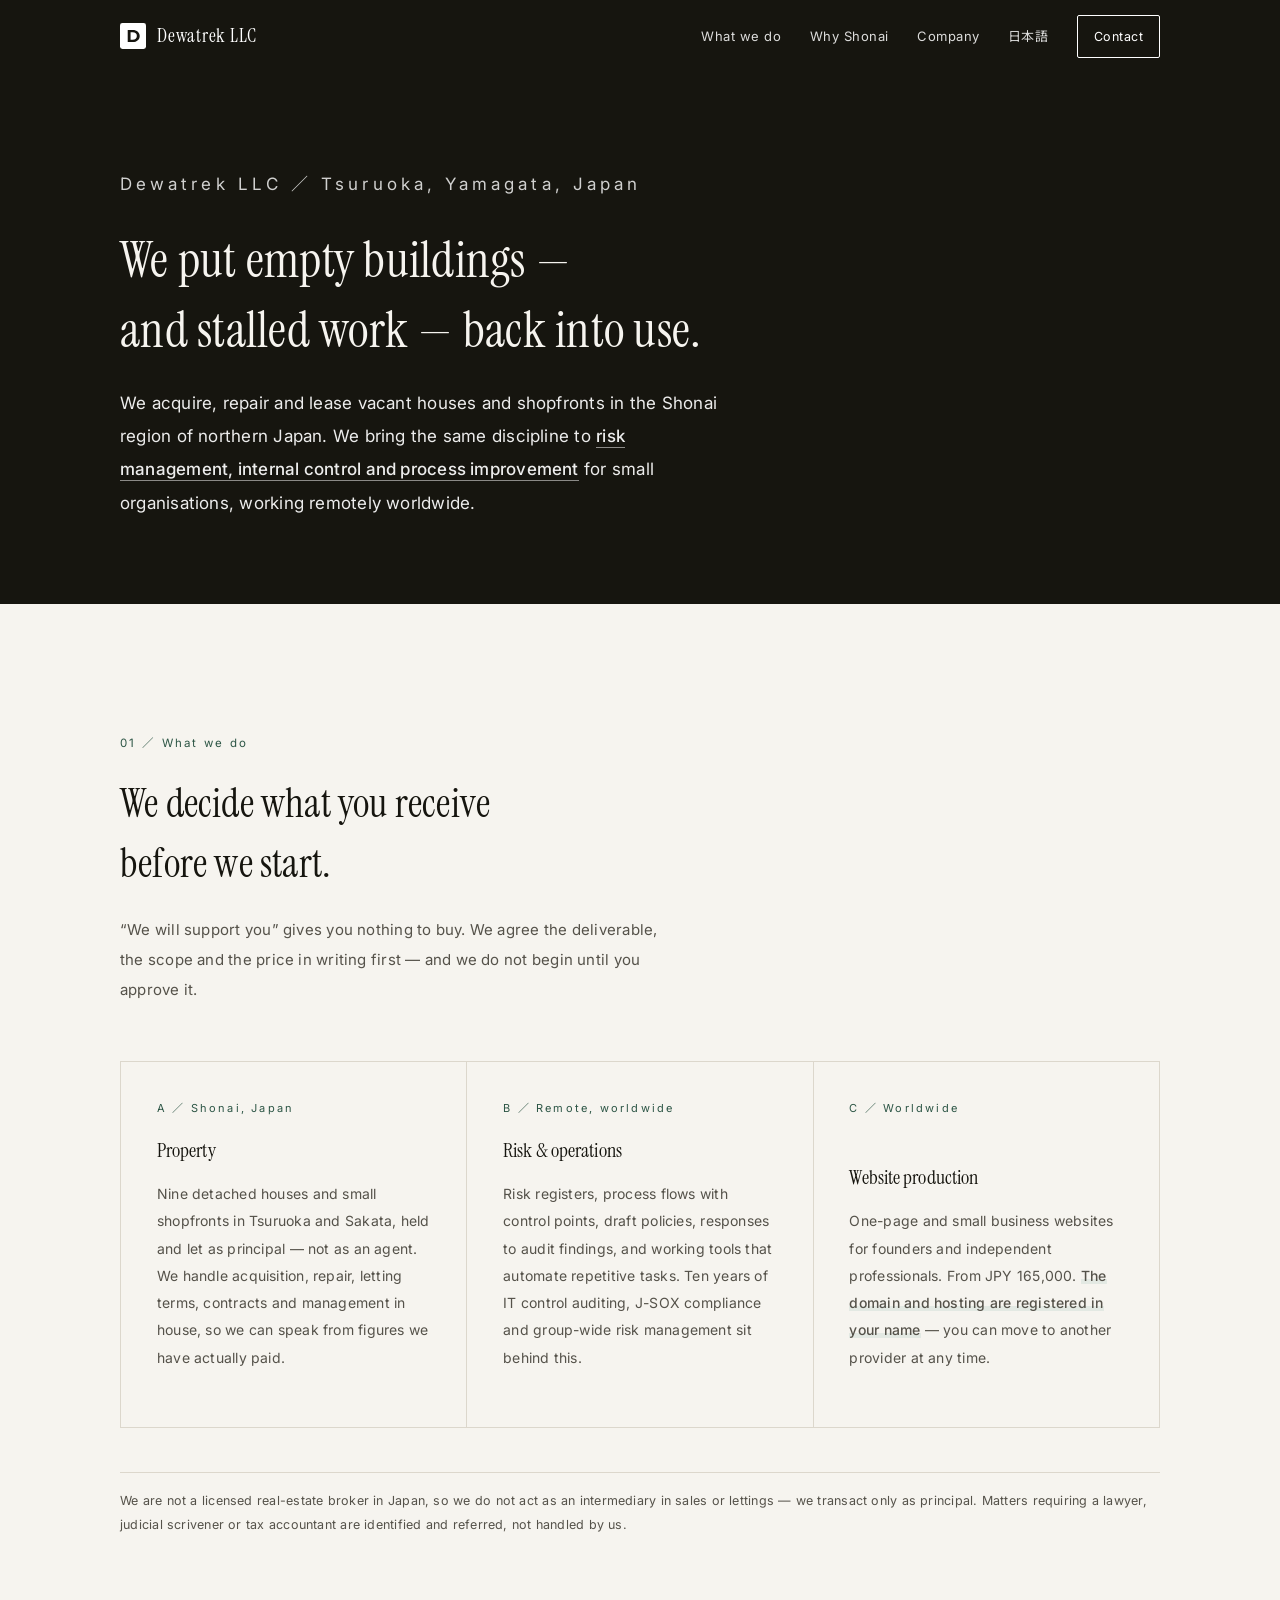
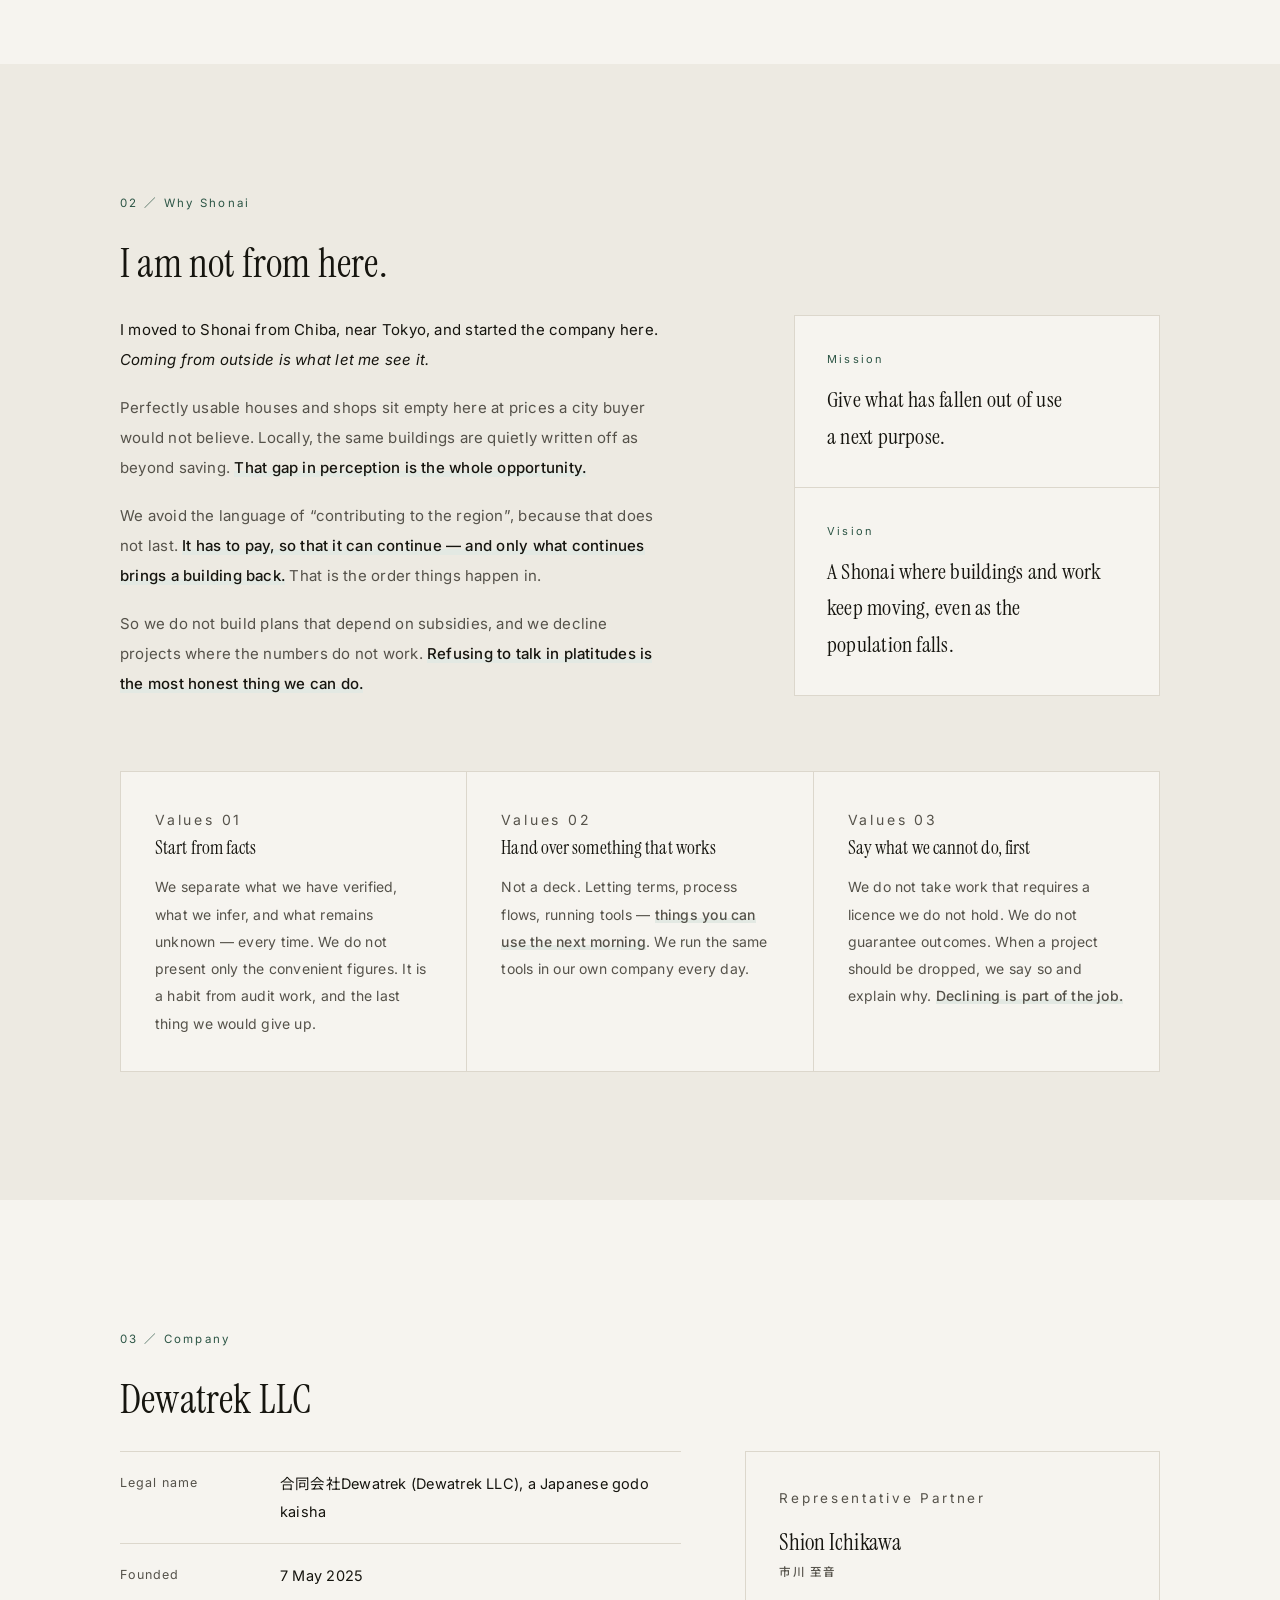
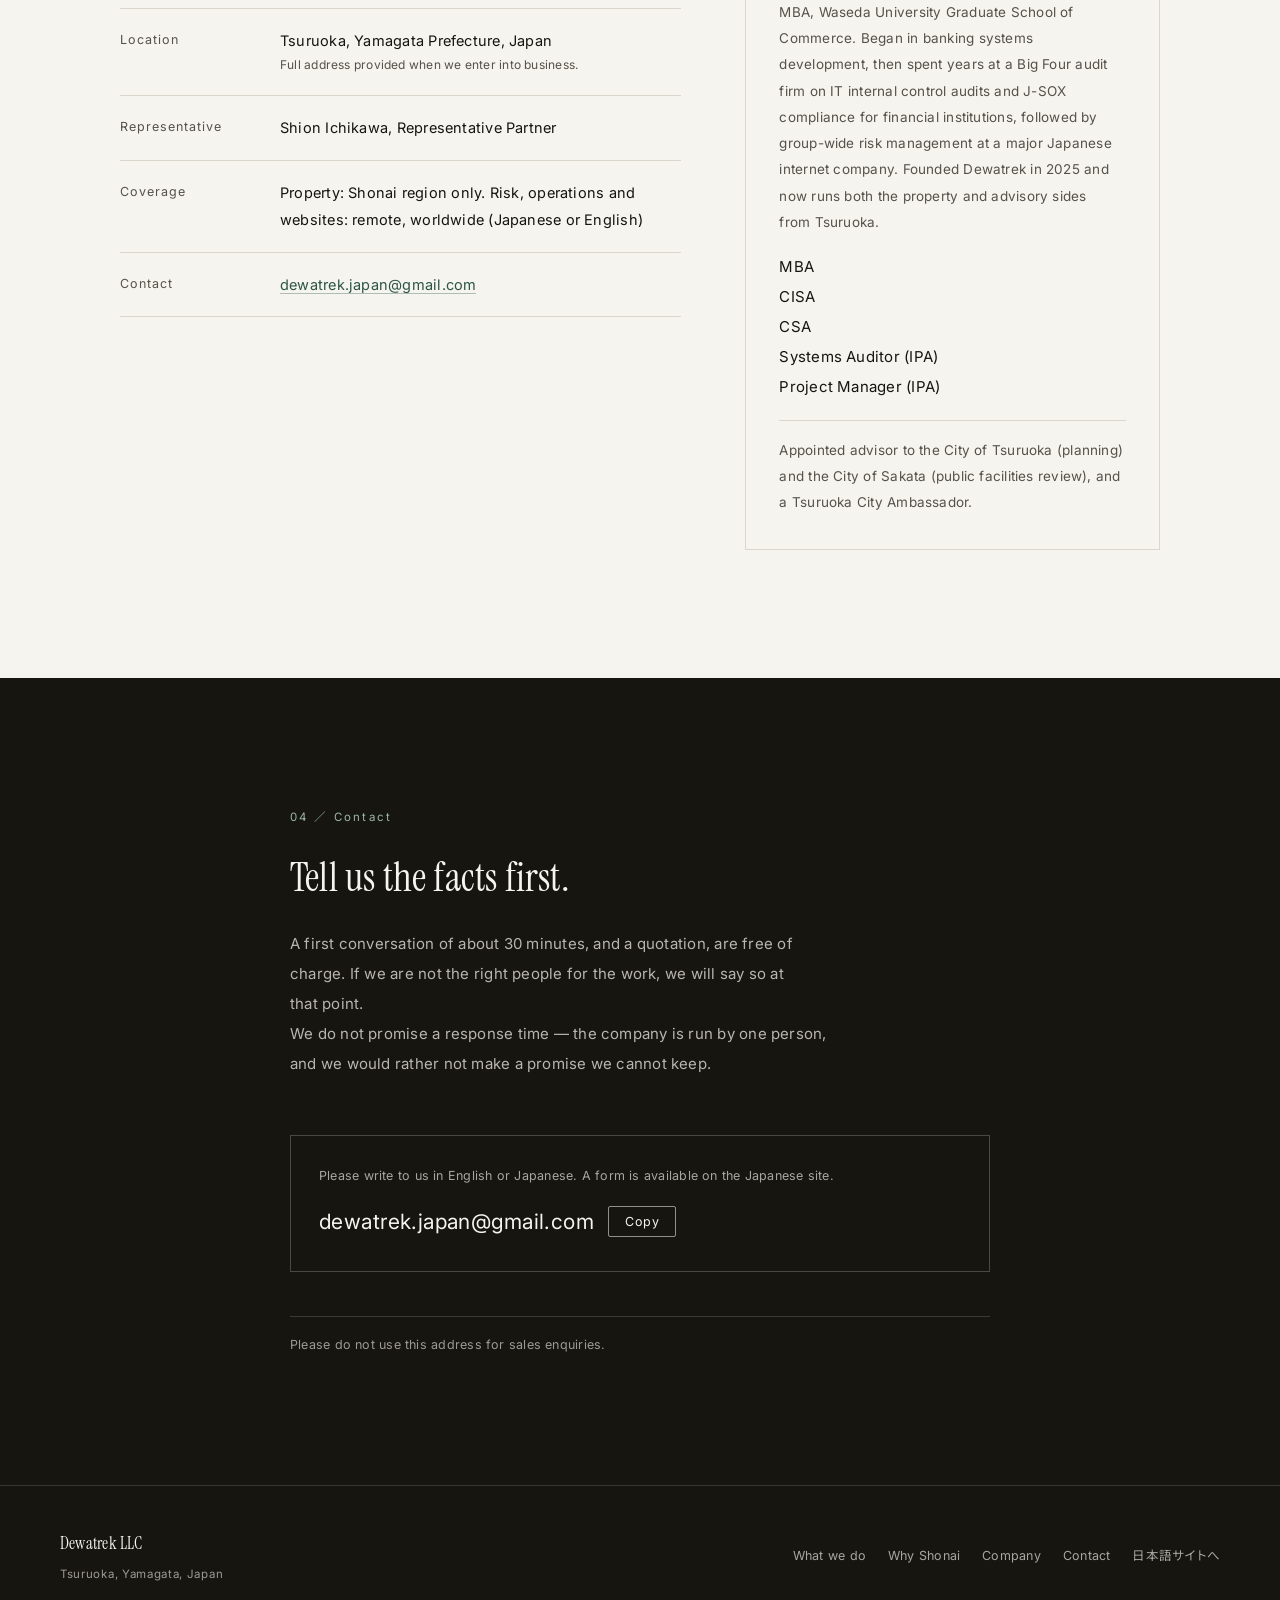
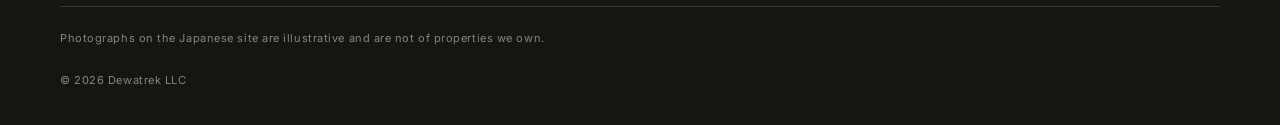
==== en/index.html @ 6b77f40d "英語版・思想セクション・CSSの最新化 ・en/index.html を追加（1ページに集約。4ページ分の英語は保守できないため） ・hreflang と言語切替リンクを全ページに ・「なぜ、庄内なの" ====
<!DOCTYPE html>
<html lang="en">
<head>
<meta charset="UTF-8">
<meta name="viewport" content="width=device-width, initial-scale=1">
<title>Dewatrek LLC｜Reviving vacant buildings in Shonai, Japan</title>
<meta name="description" content="Dewatrek LLC acquires, repairs and leases vacant houses and shopfronts in the Shonai region of Yamagata, Japan. We also provide risk management, internal control, business process improvement and website production for small organisations, remotely worldwide.">
<!-- ★検索避け。検索に載せてよくなったら、この下の robots 行を消すこと（日本語4ページ＋robots.txt も） -->
<meta name="robots" content="noindex, nofollow">
<meta name="theme-color" content="#16150F">
<link rel="alternate" hreflang="ja" href="../index.html">
<link rel="alternate" hreflang="en" href="index.html">
<link rel="alternate" hreflang="x-default" href="../index.html">
<meta property="og:type" content="website">
<meta property="og:title" content="Dewatrek LLC｜Reviving vacant buildings in Shonai, Japan">
<meta property="og:description" content="We buy, repair and lease vacant buildings in rural Japan — and bring the same discipline to risk management and process improvement.">
<meta property="og:locale" content="en_US">
<link rel="icon" href="data:image/svg+xml,%3Csvg xmlns='http://www.w3.org/2000/svg' viewBox='0 0 64 64'%3E%3Crect width='64' height='64' fill='%2316150F'/%3E%3Cpath d='M19 17h12c11 0 17.5 6.4 17.5 15S42 47 31 47H19V17zm7 6v18h5c6.6 0 10.5-3.4 10.5-9s-3.9-9-10.5-9h-5z' fill='%23F6F4EF'/%3E%3C/svg%3E">
<script>document.documentElement.className+=' js';</script>
<link rel="apple-touch-icon" href="../assets/img/apple-touch-icon.png">
<link rel="preconnect" href="https://fonts.googleapis.com">
<link rel="preconnect" href="https://fonts.gstatic.com" crossorigin>
<link href="https://fonts.googleapis.com/css2?family=Instrument+Serif&family=Inter:wght@400;500&family=Noto+Sans+JP:wght@400;500&family=Noto+Serif+JP:wght@500;600&display=swap" rel="stylesheet">
<link rel="stylesheet" href="../assets/css/style.css?v=20260807l">
</head>
<body class="en">
<a class="skip" href="#main">Skip to content</a>

<header class="hdr stuck" id="hdr">
  <div class="shell hdr-in">
    <a class="brand" href="index.html"><span class="bmark" aria-hidden="true"><svg viewBox="0 0 64 64" width="26" height="26"><rect width="64" height="64" rx="6"/><path d="M19 17h12c11 0 17.5 6.4 17.5 15S42 47 31 47H19V17zm7 6v18h5c6.6 0 10.5-3.4 10.5-9s-3.9-9-10.5-9h-5z"/></svg></span><span>Dewatrek LLC</span></a>
    <nav class="nav" id="nav" aria-label="Main navigation">
      <a href="#what">What we do</a>
      <a href="#why">Why Shonai</a>
      <a href="#company">Company</a>
      <a href="../index.html" lang="ja" hreflang="ja">日本語</a>
      <a class="cta-sm" href="#contact">Contact</a>
    </nav>
    <button class="burger" id="burger" aria-expanded="false" aria-controls="nav" aria-label="Open menu"><span></span><span></span></button>
  </div>
</header>

<main id="main">
  <section class="phero">
    <div class="shell">
      <p class="kicker">Dewatrek LLC ／ Tsuruoka, Yamagata, Japan</p>
      <h1>We put empty buildings —<br>and stalled work — back into use.</h1>
      <p>We acquire, repair and lease vacant houses and shopfronts in the Shonai region of northern Japan. We bring the same discipline to <strong>risk management, internal control and process improvement</strong> for small organisations, working remotely worldwide.</p>
    </div>
  </section>

  <section class="sec" id="what">
    <div class="shell">
      <p class="secnum fade">01 ／ What we do</p>
      <h2 class="sech fade">We decide what you receive<br>before we start.</h2>
      <p class="lede fade">“We will support you” gives you nothing to buy. We agree the deliverable, the scope and the price in writing first — and we do not begin until you approve it.</p>

      <div class="pillars3">
        <article class="fade">
          <p class="p-k">A ／ Shonai, Japan</p>
          <h3>Property</h3>
          <p>Nine detached houses and small shopfronts in Tsuruoka and Sakata, held and let as principal — not as an agent. We handle acquisition, repair, letting terms, contracts and management in house, so we can speak from figures we have actually paid.</p>
        </article>
        <article class="fade d1">
          <p class="p-k">B ／ Remote, worldwide</p>
          <h3>Risk &amp; operations</h3>
          <p>Risk registers, process flows with control points, draft policies, responses to audit findings, and working tools that automate repetitive tasks. Ten years of IT control auditing, J-SOX compliance and group-wide risk management sit behind this.</p>
        </article>
        <article class="fade d2">
          <p class="p-k">C ／ Worldwide</p>
          <h3>Website production</h3>
          <p>One-page and small business websites for founders and independent professionals. From JPY 165,000. <strong>The domain and hosting are registered in your name</strong> — you can move to another provider at any time.</p>
        </article>
      </div>

      <p class="note fade">We are not a licensed real-estate broker in Japan, so we do not act as an intermediary in sales or lettings — we transact only as principal. Matters requiring a lawyer, judicial scrivener or tax accountant are identified and referred, not handled by us.</p>
    </div>
  </section>

  <section class="sec sec-alt" id="why">
    <div class="shell">
      <p class="secnum fade">02 ／ Why Shonai</p>
      <h2 class="sech fade">I am not from here.</h2>

      <div class="creed">
        <div class="creed-body fade">
          <p class="lead-xl">I moved to Shonai from Chiba, near Tokyo, and started the company here. <em>Coming from outside is what let me see it.</em></p>
          <p>Perfectly usable houses and shops sit empty here at prices a city buyer would not believe. Locally, the same buildings are quietly written off as beyond saving. <strong>That gap in perception is the whole opportunity.</strong></p>
          <p>We avoid the language of “contributing to the region”, because that does not last. <strong>It has to pay, so that it can continue — and only what continues brings a building back.</strong> That is the order things happen in.</p>
          <p>So we do not build plans that depend on subsidies, and we decline projects where the numbers do not work. <strong>Refusing to talk in platitudes is the most honest thing we can do.</strong></p>
        </div>
        <div class="creed-mv">
          <div class="mv fade">
            <p class="mv-k">Mission</p>
            <p class="mv-t">Give what has fallen out of use<br>a next purpose.</p>
          </div>
          <div class="mv fade d1">
            <p class="mv-k">Vision</p>
            <p class="mv-t">A Shonai where buildings and work<br>keep moving, even as the population falls.</p>
          </div>
        </div>
      </div>

      <ol class="values">
        <li class="fade">
          <p class="v-n">Values 01</p>
          <h3>Start from facts</h3>
          <p>We separate what we have verified, what we infer, and what remains unknown — every time. We do not present only the convenient figures. It is a habit from audit work, and the last thing we would give up.</p>
        </li>
        <li class="fade d1">
          <p class="v-n">Values 02</p>
          <h3>Hand over something that works</h3>
          <p>Not a deck. Letting terms, process flows, running tools — <strong>things you can use the next morning</strong>. We run the same tools in our own company every day.</p>
        </li>
        <li class="fade d2">
          <p class="v-n">Values 03</p>
          <h3>Say what we cannot do, first</h3>
          <p>We do not take work that requires a licence we do not hold. We do not guarantee outcomes. When a project should be dropped, we say so and explain why. <strong>Declining is part of the job.</strong></p>
        </li>
      </ol>
    </div>
  </section>

  <section class="sec" id="company">
    <div class="shell">
      <p class="secnum fade">03 ／ Company</p>
      <h2 class="sech fade">Dewatrek LLC</h2>

      <div class="co">
        <dl class="dl fade">
          <div><dt>Legal name</dt><dd>合同会社Dewatrek (Dewatrek LLC), a Japanese godo kaisha</dd></div>
          <div><dt>Founded</dt><dd>7 May 2025</dd></div>
          <div><dt>Location</dt><dd>Tsuruoka, Yamagata Prefecture, Japan<span class="sub">Full address provided when we enter into business.</span></dd></div>
          <div><dt>Representative</dt><dd>Shion Ichikawa, Representative Partner</dd></div>
          <div><dt>Coverage</dt><dd>Property: Shonai region only. Risk, operations and websites: remote, worldwide (Japanese or English)</dd></div>
          <div><dt>Contact</dt><dd><a href="mailto:dewatrek.japan@gmail.com">dewatrek.japan@gmail.com</a></dd></div>
        </dl>

        <aside class="rep fade">
          <p class="rep-k">Representative Partner</p>
          <h3 class="rep-n">Shion Ichikawa<span>市川 至音</span></h3>
          <p>MBA, Waseda University Graduate School of Commerce. Began in banking systems development, then spent years at a Big Four audit firm on IT internal control audits and J-SOX compliance for financial institutions, followed by group-wide risk management at a major Japanese internet company. Founded Dewatrek in 2025 and now runs both the property and advisory sides from Tsuruoka.</p>
          <ul class="tags tags--light">
            <li>MBA</li><li>CISA</li><li>CSA</li><li>Systems Auditor (IPA)</li><li>Project Manager (IPA)</li>
          </ul>
          <p class="rep-roles">Appointed advisor to the City of Tsuruoka (planning) and the City of Sakata (public facilities review), and a Tsuruoka City Ambassador.</p>
        </aside>
      </div>
    </div>
  </section>

  <section class="sec contact" id="contact">
    <div class="shell contact-in">
      <p class="secnum fade">04 ／ Contact</p>
      <h2 class="sech fade">Tell us the facts first.</h2>
      <p class="lede fade">A first conversation of about 30 minutes, and a quotation, are free of charge. If we are not the right people for the work, we will say so at that point.<br>We do not promise a response time — the company is run by one person, and we would rather not make a promise we cannot keep.</p>
      <div class="mailbox fade">
        <p class="mailbox-k">Please write to us in English or Japanese. A form is available on the Japanese site.</p>
        <p class="mailbox-a"><span>dewatrek.japan@gmail.com</span><button type="button" class="copy" data-copy="dewatrek.japan@gmail.com">Copy</button></p>
      </div>
      <p class="note fade">Please do not use this address for sales enquiries.</p>
    </div>
  </section>
</main>

<footer class="ftr">
  <div class="shell ftr-in">
    <p class="ftr-b">Dewatrek LLC<span>Tsuruoka, Yamagata, Japan</span></p>
    <nav class="ftr-nav" aria-label="Footer navigation">
      <a href="#what">What we do</a>
      <a href="#why">Why Shonai</a>
      <a href="#company">Company</a>
      <a href="#contact">Contact</a>
      <a href="../index.html" lang="ja" hreflang="ja">日本語サイトへ</a>
    </nav>
    <p class="ftr-note">Photographs on the Japanese site are illustrative and are not of properties we own.</p>
    <p class="ftr-c">© <span id="y">2026</span> Dewatrek LLC</p>
  </div>
</footer>
<script src="../assets/js/main.js?v=20260807l"></script>
</body>
</html>
---- assets/css/style.css ----
/* =========================================================
   合同会社Dewatrek — corporate site
   方針: 静かなエディトリアル。紙色 + 墨 + 深緑1色。装飾より余白と罫線。
   ========================================================= */

:root{
  --paper:   #F6F4EF;
  --paper-2: #EDEAE2;
  --ink:     #16150F;
  --ink-2:   #55524A;
  --line:    #DCD7CC;
  --accent:  #2C5545;

  --shell: 1160px;
  --pad: clamp(20px, 5vw, 60px);

  --serif: "Instrument Serif", "Noto Serif JP", "Hiragino Mincho ProN", "Yu Mincho", serif;
  --sans:  "Inter", "Noto Sans JP", -apple-system, BlinkMacSystemFont, "Segoe UI",
           "Hiragino Kaku Gothic ProN", "Yu Gothic UI", Meiryo, sans-serif;
  --ease: cubic-bezier(.2,.7,.3,1);
}

/* ページ遷移をなめらかにする。対応していないブラウザは今までどおり切り替わるだけ。 */
@view-transition { navigation: auto; }

*,*::before,*::after{box-sizing:border-box}
html{
  scroll-behavior:smooth;-webkit-text-size-adjust:100%;
  /* 一部のAndroidが勝手に色を反転させるのを防ぐ（このサイトは明るい配色で設計している） */
  color-scheme:light;
}
body{
  margin:0;background:var(--paper);color:var(--ink);
  font-family:var(--sans);font-size:15px;line-height:2;
  font-feature-settings:"palt" 1;letter-spacing:.015em;
  -webkit-font-smoothing:antialiased;overflow-x:hidden;
}
img{display:block;max-width:100%;height:auto}
a{color:inherit;text-decoration:none}
h1,h2,h3{
  margin:0;font-weight:500;font-family:var(--serif);line-height:1.45;letter-spacing:.005em;
  /* 見出しの行の長さを自動でそろえ、日本語は文節で折り返す。
     対応ブラウザでは手で <br> を入れなくてもきれいに割れる（保守が楽になる） */
  text-wrap:balance;
  word-break:auto-phrase;
}
p{margin:0 0 1.2em;text-wrap:pretty}
p:last-child{margin-bottom:0}
ul,ol{margin:0;padding:0;list-style:none}
dl{margin:0}
strong{font-weight:500;background:linear-gradient(transparent 68%, #E3E9E3 68%)}

.shell{max-width:var(--shell);margin:0 auto;padding-left:var(--pad);padding-right:var(--pad)}
.sp{display:none}
/* 狭い画面でだけ入る改行。日本語の見出しが単語の途中で割れるのを防ぐ */
.mb{display:none}
@media (max-width:480px){ .mb{display:inline} }

.skip{position:absolute;left:-9999px;top:0;z-index:200;background:var(--ink);color:var(--paper);padding:12px 20px}
.skip:focus{left:0}
:focus-visible{outline:2px solid var(--accent);outline-offset:3px}

/* ---------- header ---------- */
.hdr{
  position:fixed;inset:0 0 auto 0;z-index:90;
  border-bottom:1px solid transparent;
  transition:background .45s var(--ease), border-color .45s var(--ease), color .45s var(--ease);
  color:#fff;
}
.hdr.stuck{
  background:rgba(246,244,239,.9);backdrop-filter:blur(12px);-webkit-backdrop-filter:blur(12px);
  border-bottom-color:var(--line);color:var(--ink);
}
.hdr-in{display:flex;align-items:center;justify-content:space-between;gap:20px;height:72px}
.brand{
  font-family:var(--serif);font-size:19px;letter-spacing:.04em;white-space:nowrap;
  display:flex;align-items:center;gap:11px;
}
.bmark{display:flex;flex:0 0 auto}
.bmark svg rect{fill:currentColor}
.bmark svg path{fill:var(--ink)}
.hdr.stuck .bmark svg path{fill:var(--paper)}
@media (max-width:400px){ .brand{font-size:16px;gap:9px} .bmark svg{width:22px;height:22px} }
.nav{display:flex;align-items:center;gap:clamp(14px,2.2vw,30px)}
.nav a{font-size:13px;letter-spacing:.04em;opacity:.85;transition:opacity .25s}
.nav a:hover{opacity:1}
.nav .lang{
  font-size:11.5px;letter-spacing:.12em;border:1px solid currentColor;border-radius:2px;
  padding:5px 10px;opacity:.7;
}
.nav .lang:hover{opacity:1}
.nav .cta-sm{
  border:1px solid currentColor;border-radius:2px;padding:8px 16px;opacity:1;font-size:12.5px;
  transition:background .3s var(--ease), color .3s var(--ease);
}
.hdr.stuck .nav .cta-sm:hover{background:var(--ink);color:var(--paper)}
.nav .cta-sm:hover{background:#fff;color:var(--ink)}

.burger{display:none;width:40px;height:40px;border:0;background:none;padding:0;cursor:pointer;position:relative}
.burger span{position:absolute;left:9px;width:22px;height:1px;background:currentColor;transition:transform .3s var(--ease)}
.burger span:nth-child(1){top:17px}
.burger span:nth-child(2){top:23px}
.burger[aria-expanded="true"] span:nth-child(1){transform:translateY(3px) rotate(45deg)}
.burger[aria-expanded="true"] span:nth-child(2){transform:translateY(-3px) rotate(-45deg)}

/* ---------- hero ---------- */
.hero{position:relative;min-height:min(88vh,760px);display:flex;align-items:flex-end;overflow:hidden;color:#fff}
.hero-img{position:absolute;inset:0;width:100%;height:100%;object-fit:cover;object-position:center 62%}
/* 文字の可読性はデザインの好みではなくアクセシビリティの要件。
   稲や空の明るい部分に白文字が乗るため、全体を十分に暗く落としている。 */
.hero-scrim{
  position:absolute;inset:0;
  background:linear-gradient(180deg, rgba(8,10,7,.74) 0%, rgba(8,10,7,.58) 38%, rgba(8,10,7,.88) 100%);
}
.hero-in{position:relative;width:100%;padding-top:140px;padding-bottom:clamp(56px,8vh,96px)}
.kicker{font-size:12.5px;letter-spacing:.24em;margin-bottom:24px;color:rgba(255,255,255,.92)}
.hero-h{
  font-size:clamp(32px,6.2vw,66px);line-height:1.34;margin-bottom:26px;
  text-shadow:0 1px 30px rgba(0,0,0,.3);
}
.hero-p{font-size:clamp(16px,1.4vw,18px);max-width:52ch;color:#fff;margin-bottom:36px;line-height:1.95}
.hero-actions{display:flex;flex-wrap:wrap;gap:12px}
.btn-fill{background:var(--paper);color:var(--ink);border-color:var(--paper)}
.btn-fill:hover{background:transparent;color:#fff;border-color:rgba(255,255,255,.7)}
.hero-p strong{background:none;font-weight:500;border-bottom:1px solid rgba(255,255,255,.5);padding-bottom:1px}

.btn{
  display:inline-flex;align-items:center;gap:12px;
  border:1px solid rgba(255,255,255,.7);padding:14px 28px;border-radius:2px;
  font-size:13.5px;letter-spacing:.06em;
  transition:background .3s var(--ease), color .3s var(--ease), border-color .3s var(--ease);
}
.btn:hover{background:#fff;color:var(--ink);border-color:#fff}
.btn span{transition:transform .3s var(--ease)}
.btn:hover span{transform:translateY(2px)}
.btn-lg{border-color:var(--ink);color:var(--ink);font-size:15px;padding:17px 34px;font-family:var(--sans)}
.btn-lg:hover{background:var(--ink);color:var(--paper)}
.btn-lg:hover span{transform:translateX(4px)}

.wide-fig{margin:0 0 clamp(34px,4.5vw,56px)}
.wide-fig img{width:100%;aspect-ratio:21/9;object-fit:cover;object-position:center 40%;filter:saturate(.82)}

/* 下層ページの見出し帯（写真なし） */
.phero{background:var(--ink);color:var(--paper);padding:calc(72px + clamp(56px,8vw,96px)) 0 clamp(48px,7vw,84px)}
.phero .kicker{color:rgba(255,255,255,.8)}
.phero h1{font-size:clamp(28px,4.4vw,50px);line-height:1.4;margin-bottom:22px}
.phero p{font-size:clamp(16px,1.35vw,17px);color:rgba(255,255,255,.92);max-width:56ch;line-height:1.95}
.phero strong,.contact strong{
  background:none;font-weight:500;border-bottom:1px solid rgba(255,255,255,.5);padding-bottom:1px;
}
.crumb{font-size:12px;color:rgba(255,255,255,.62);margin-bottom:20px}
.crumb a{border-bottom:1px solid rgba(255,255,255,.3)}
.crumb a:hover{border-color:var(--paper)}

/* トップの3事業カード */
.pillars3{display:grid;grid-template-columns:repeat(3,1fr);gap:1px;background:var(--line);border:1px solid var(--line)}
.pillars3 article{background:var(--paper);padding:clamp(26px,2.8vw,36px);display:flex;flex-direction:column}
.pillars3 .p-k{font-size:11px;letter-spacing:.2em;color:var(--accent);margin-bottom:16px}
.pillars3 h3{font-size:20px;margin-bottom:14px;line-height:1.55}
.pillars3 p{font-size:14px;color:var(--ink-2);line-height:1.95;flex:1;margin-bottom:20px}
.pillars3 .link{margin-top:0}
@media (max-width:1000px){.pillars3{grid-template-columns:1fr}}

/* ---------- sections ---------- */
/* 固定ヘッダーの下に見出しが隠れないよう、リンクで飛んだときの余白を確保する */
section[id]{scroll-margin-top:76px}
.sec{padding:clamp(72px,10vw,132px) 0}
.sec-alt{background:var(--paper-2)}
.secnum{font-size:11.5px;letter-spacing:.2em;color:var(--accent);margin-bottom:18px}
.sech{font-size:clamp(23px,3.4vw,40px);line-height:1.5;margin-bottom:22px;max-width:26ch}
.lede{color:var(--ink-2);max-width:60ch;margin-bottom:clamp(34px,4.5vw,56px)}
.note{
  margin-top:clamp(28px,3.5vw,44px);font-size:12.5px;line-height:1.9;color:var(--ink-2);
  border-top:1px solid var(--line);padding-top:16px;
}
.note strong{background:none;font-weight:500;color:var(--ink)}

/* entries */
.entries{display:grid;grid-template-columns:repeat(3,1fr);gap:1px;background:var(--line);border-top:1px solid var(--line);border-bottom:1px solid var(--line)}
.entry{background:var(--paper);padding:clamp(26px,2.8vw,38px) clamp(22px,2.2vw,32px);display:flex;flex-direction:column}
.entry-n{
  font-family:var(--serif);font-size:13px;letter-spacing:.2em;color:var(--accent);
  margin-bottom:20px;
}
.entry h3{font-size:19px;margin-bottom:14px;line-height:1.6}
.entry p{font-size:14px;color:var(--ink-2);line-height:1.95;flex:1}
.sit{margin:0 0 16px;padding-bottom:14px;border-bottom:1px solid var(--line)}
.sit li{
  font-size:13px;color:var(--ink-2);line-height:1.8;padding-left:16px;position:relative;margin-bottom:6px;
}
.sit li::before{content:"";position:absolute;left:0;top:11px;width:7px;height:1px;background:var(--accent)}
.link{
  display:inline-flex;align-items:center;gap:8px;margin-top:22px;
  font-size:13.5px;color:var(--accent);border-bottom:1px solid rgba(44,85,69,.35);
  padding-bottom:3px;align-self:flex-start;transition:border-color .3s, gap .3s var(--ease);
}
.link:hover{border-color:var(--accent);gap:12px}

/* services */
.svc{display:grid;grid-template-columns:1.25fr .75fr;gap:clamp(32px,5vw,72px);align-items:start}
.svc-list{border-top:1px solid var(--line)}
.svc-g{
  margin:0;padding:20px 0 10px;font-size:15px;letter-spacing:.04em;color:var(--accent);
  font-family:var(--serif);display:flex;align-items:baseline;gap:12px;flex-wrap:wrap;
}
.svc-g b{
  font-family:var(--sans);font-size:11px;font-weight:500;letter-spacing:.1em;
  border:1px solid var(--accent);border-radius:2px;padding:2px 8px;
}
.svc-g em{font-family:var(--sans);font-style:normal;font-size:11.5px;letter-spacing:.08em;color:var(--ink-2)}
.svc-i + .svc-g{margin-top:18px;border-top:1px solid var(--line)}
.svc-i{padding:26px 0;border-bottom:1px solid var(--line)}
.svc-i h3{font-size:19px;margin-bottom:10px;display:flex;gap:16px;align-items:baseline;line-height:1.5}
.svc-i h3 span{font-family:var(--sans);font-size:11.5px;letter-spacing:.14em;color:var(--accent);flex:0 0 auto}
.svc-i p{font-size:14px;color:var(--ink-2);margin:0;padding-left:38px;line-height:1.95}
.deliv{
  margin:16px 0 0 38px;padding:16px 0 0;border-top:1px solid var(--line);
  display:grid;grid-template-columns:104px 1fr;gap:6px 18px;
}
.deliv dt{font-size:11.5px;letter-spacing:.08em;color:var(--accent);padding-top:3px}
.deliv dd{margin:0;font-size:13px;color:var(--ink-2);line-height:1.85}
.svc-fig{margin:0}
.svc-fig img{width:100%;aspect-ratio:3/4;object-fit:cover;filter:saturate(.82)}

/* 費用の考え方 */
.price{
  margin-top:clamp(38px,5vw,64px);border:1px solid var(--line);
  padding:clamp(26px,3vw,40px);background:var(--paper);
}
.price h3{font-size:19px;margin-bottom:20px}
.price ul{border-top:1px solid var(--line)}
.price li{
  display:grid;grid-template-columns:130px 1fr;gap:20px;padding:14px 0;
  border-bottom:1px solid var(--line);font-size:13.5px;color:var(--ink-2);line-height:1.85;
}
.price li span:first-child{color:var(--ink);letter-spacing:.04em}
.price-n{margin:16px 0 0;font-size:12.5px;color:var(--ink-2)}

/* facts */
.facts{
  display:grid;grid-template-columns:repeat(4,1fr);gap:1px;background:var(--line);
  border:1px solid var(--line);margin-bottom:clamp(44px,6vw,80px);
}
.facts>div{background:var(--paper);padding:clamp(22px,2.4vw,32px)}
.facts dt{font-family:var(--serif);font-size:clamp(28px,3.4vw,40px);line-height:1.2;margin-bottom:10px}
.facts dd{margin:0;font-size:12.5px;color:var(--ink-2);line-height:1.8}

.why-body{display:grid;grid-template-columns:.75fr 1.25fr;gap:clamp(32px,5vw,72px);align-items:start}
.why-fig{margin:0}
.why-fig img{width:100%;aspect-ratio:3/4;object-fit:cover;filter:saturate(.82)}
.why-text p{color:var(--ink-2);max-width:58ch}
.why-text strong{color:var(--ink)}
.creds{display:flex;flex-wrap:wrap;gap:8px;margin-top:26px;border-top:1px solid var(--line);padding-top:22px}
.creds li{font-size:12px;letter-spacing:.03em;color:var(--ink-2);border:1px solid var(--line);padding:5px 13px;border-radius:2px}

/* voices（第三者の声。index.html のコメントを外すと有効になる） */
.voice-list{display:grid;grid-template-columns:repeat(2,1fr);gap:1px;background:var(--line);border:1px solid var(--line)}
.voice-list li{background:var(--paper);padding:clamp(26px,2.8vw,38px)}
.voice-list blockquote{
  margin:0 0 18px;font-family:var(--serif);font-size:clamp(16px,1.7vw,20px);line-height:1.85;
}
.voice-list blockquote::before{content:"「"}
.voice-list blockquote::after{content:"」"}
.voice-w{margin:0;font-size:12.5px;color:var(--ink-2);letter-spacing:.06em}

/* company */
.co{display:grid;grid-template-columns:1.15fr .85fr;gap:clamp(32px,5vw,72px);align-items:start}
.dl{border-top:1px solid var(--line)}
.dl>div{display:grid;grid-template-columns:140px 1fr;gap:20px;padding:18px 0;border-bottom:1px solid var(--line)}
.dl dt{font-size:12.5px;letter-spacing:.08em;color:var(--ink-2)}
.dl dd{margin:0;font-size:14.5px;line-height:1.9}
.dl .sub{display:block;font-size:12px;color:var(--ink-2)}
.dl a{color:var(--accent);border-bottom:1px solid rgba(44,85,69,.35)}
.rep{border:1px solid var(--line);padding:clamp(24px,2.6vw,34px);background:var(--paper)}
.rep-k{font-size:11.5px;letter-spacing:.2em;color:var(--accent);margin-bottom:14px}
.rep-n{font-size:23px;margin-bottom:18px;display:flex;flex-direction:column;gap:5px}
.rep-n span{font-family:var(--sans);font-size:11.5px;letter-spacing:.1em;color:var(--ink-2)}
.rep p{font-size:13.5px;color:var(--ink-2);line-height:1.95}
.rep-roles{border-top:1px solid var(--line);padding-top:16px;margin-top:18px;font-size:12.5px}

/* なぜ庄内なのか（Mission / Vision / Values） */
.creed{display:grid;grid-template-columns:1.25fr .75fr;gap:clamp(32px,5vw,72px);align-items:start;margin-bottom:clamp(44px,6vw,72px)}
.creed-body p{color:var(--ink-2);max-width:60ch}
.creed-body .lead-xl{color:var(--ink)}
.creed-body strong{color:var(--ink)}
.creed-mv{display:grid;gap:1px;background:var(--line);border:1px solid var(--line)}
.mv{background:var(--paper);padding:clamp(24px,2.6vw,32px)}
.mv-k{margin:0 0 12px;font-size:11px;letter-spacing:.2em;color:var(--accent)}
.mv-t{margin:0;font-family:var(--serif);font-size:clamp(18px,1.9vw,22px);line-height:1.65}

.values{display:grid;grid-template-columns:repeat(3,1fr);gap:1px;background:var(--line);border:1px solid var(--line)}
.values li{background:var(--paper);padding:clamp(24px,2.8vw,34px)}
.v-n{margin:0 0 14px;font-size:11px;letter-spacing:.2em;color:var(--accent)}
.values h3{font-size:19px;margin-bottom:12px}
.values p{font-size:14px;color:var(--ink-2);line-height:1.95;margin:0}
@media (max-width:1000px){.creed{grid-template-columns:1fr}.values{grid-template-columns:1fr}}

/* 利用の流れ */
.flow{
  display:grid;grid-template-columns:repeat(4,1fr);gap:1px;background:var(--line);
  border:1px solid var(--line);margin-bottom:clamp(48px,6vw,84px);
}
.flow li{background:var(--paper);padding:clamp(22px,2.4vw,30px)}
.flow-6{grid-template-columns:repeat(3,1fr)}
@media (max-width:1000px){.flow-6{grid-template-columns:repeat(2,1fr)}}
@media (max-width:430px){.flow-6{grid-template-columns:1fr}}
.flow li span{
  display:inline-grid;place-items:center;width:28px;height:28px;border-radius:50%;
  background:var(--accent);color:var(--paper);font-size:13px;margin-bottom:16px;
}
.flow h3{font-size:16px;margin-bottom:10px;line-height:1.6}
.flow p{font-size:13px;color:var(--ink-2);margin:0;line-height:1.85}

/* FAQ */
.faq-h{font-size:clamp(19px,2.2vw,26px);margin-bottom:20px}
.faq{border-top:1px solid var(--line)}
.faq>div{
  display:grid;grid-template-columns:minmax(240px,.9fr) 1.4fr;gap:16px clamp(20px,3vw,44px);
  padding:20px 0;border-bottom:1px solid var(--line);
}
.faq dt{font-size:15px;font-family:var(--serif);line-height:1.7}
.faq dd{margin:0;font-size:14px;color:var(--ink-2);line-height:1.9}

/* contact */
.contact{background:var(--ink);color:var(--paper)}
.contact .secnum{color:#9BB8A8}
.contact .lede{color:rgba(246,244,239,.72)}
.contact .note{border-top-color:rgba(255,255,255,.16);color:rgba(246,244,239,.6)}
.contact-in{max-width:820px}
.ask{border-top:1px solid rgba(255,255,255,.16);margin-bottom:clamp(34px,4.5vw,52px)}
.ask li{
  display:grid;grid-template-columns:150px 1fr;gap:20px;padding:16px 0;
  border-bottom:1px solid rgba(255,255,255,.16);font-size:13.5px;color:rgba(246,244,239,.8);
}
.ask li span{color:var(--paper);letter-spacing:.04em}
.ask li a{
  display:inline-flex;align-items:center;gap:8px;color:var(--paper);
  border-bottom:1px solid rgba(246,244,239,.35);padding-bottom:2px;
  transition:border-color .3s, gap .3s var(--ease);
}
.ask li a:hover{border-bottom-color:var(--paper);gap:12px}
.contact .btn-lg{border-color:rgba(246,244,239,.7);color:var(--paper)}
.contact .btn-lg:hover{background:var(--paper);color:var(--ink)}

/* 問い合わせフォーム */
.cform{
  border:1px solid rgba(255,255,255,.22);padding:clamp(22px,3vw,34px);
  margin-bottom:clamp(24px,3vw,34px);text-align:left;
}
.cform-k{margin:0 0 20px;font-size:12.5px;letter-spacing:.1em;color:#9BB8A8}
.cform-row{margin-bottom:18px}
.cform-2{display:grid;grid-template-columns:1fr 1fr;gap:0 18px}
.cform label{display:block;font-size:12.5px;color:rgba(246,244,239,.8);margin-bottom:7px;letter-spacing:.04em}
.cform label em{
  font-style:normal;font-size:10.5px;margin-left:8px;padding:1px 7px;border-radius:2px;
  background:rgba(255,255,255,.16);color:var(--paper);letter-spacing:.06em;
}
.cform input,.cform select,.cform textarea{
  width:100%;font-family:var(--sans);font-size:15px;color:var(--paper);line-height:1.7;
  background:rgba(255,255,255,.06);border:1px solid rgba(255,255,255,.28);border-radius:2px;
  padding:12px 14px;transition:border-color .25s, background .25s;
}
.cform textarea{resize:vertical;min-height:120px}
.cform input:focus,.cform select:focus,.cform textarea:focus{
  outline:none;border-color:var(--paper);background:rgba(255,255,255,.1);
}
.cform input::placeholder,.cform textarea::placeholder{color:rgba(246,244,239,.4)}
.cform select option{background:var(--ink);color:var(--paper)}
.cform .btn-lg{margin-top:4px}
.cform-err{
  margin:0 0 14px;font-size:13px;color:#FFC7B8;
  border-left:2px solid #FFC7B8;padding-left:12px;
}
.cform-note{margin:16px 0 0;font-size:12px;color:rgba(246,244,239,.6);line-height:1.85}
.cform-note strong{background:none;border-bottom:1px solid rgba(255,255,255,.45);font-weight:500}
.cform-ok{
  margin:16px 0 0;font-size:13.5px;color:var(--paper);
  border:1px solid rgba(255,255,255,.35);padding:14px 16px;line-height:1.85;
}
@media (max-width:640px){ .cform-2{grid-template-columns:1fr} }

/* メールソフトが無い環境でも行き止まりにならないよう、宛先を必ず文字で出す */
.mailbox{
  border:1px solid rgba(255,255,255,.22);padding:clamp(20px,2.4vw,28px);
  margin-bottom:clamp(28px,3.5vw,40px);
}
.mailbox-k{margin:0 0 14px;font-size:12.5px;color:rgba(246,244,239,.65);line-height:1.85}
.mailbox-a{
  margin:0;display:flex;align-items:center;gap:14px;flex-wrap:wrap;
  font-size:clamp(16px,2vw,21px);letter-spacing:.02em;
}
.mailbox-a span{user-select:all;-webkit-user-select:all}
.copy{
  font-family:var(--sans);font-size:12.5px;letter-spacing:.04em;cursor:pointer;
  background:none;color:var(--paper);border:1px solid rgba(246,244,239,.55);
  border-radius:2px;padding:7px 16px;transition:background .3s var(--ease), color .3s var(--ease);
}
.copy:hover{background:var(--paper);color:var(--ink)}
.copy.done{background:var(--paper);color:var(--ink);border-color:var(--paper)}

/* footer */
.ftr{background:var(--ink);color:var(--paper);border-top:1px solid rgba(255,255,255,.14)}
.ftr-in{display:grid;grid-template-columns:1fr auto;gap:20px 40px;padding:40px 0 34px;align-items:center}
.ftr-b{margin:0;font-family:var(--serif);font-size:17px;display:flex;flex-direction:column;gap:3px}
.ftr-b span{font-family:var(--sans);font-size:11.5px;color:rgba(246,244,239,.6);letter-spacing:.06em}
.ftr-nav{display:flex;flex-wrap:wrap;gap:6px 22px;justify-content:flex-end}
.ftr-nav a{font-size:12.5px;color:rgba(246,244,239,.65);transition:color .25s}
.ftr-nav a:hover{color:var(--paper)}
.ftr-note,.ftr-c{
  grid-column:1/-1;margin:0;font-size:11px;color:rgba(246,244,239,.5);letter-spacing:.05em;
}
.ftr-note{border-top:1px solid rgba(255,255,255,.14);padding-top:20px}

/* ---------- motion ---------- */
/* ★ .js が付いているとき（＝JavaScriptが動くとき）だけ隠す。
   これが無いと、JS無効の閲覧者と印刷・PDF化で全ページ真っ白になる。 */
.js .fade{opacity:0;transform:translateY(14px);transition:opacity .9s var(--ease), transform .9s var(--ease)}
.fade.in{opacity:1;transform:none}
.fade.d1{transition-delay:.08s}
.fade.d2{transition-delay:.16s}
.fade.d3{transition-delay:.24s}

/* ---------- responsive ---------- */
@media (max-width:1000px){
  .svc,.why-body,.co{grid-template-columns:1fr}
  .svc-fig,.why-fig{order:-1}
  .svc-fig img,.why-fig img{aspect-ratio:16/9}
  .entries{grid-template-columns:1fr}
  .facts,.flow{grid-template-columns:repeat(2,1fr)}
  .voice-list{grid-template-columns:1fr}
  .faq>div{grid-template-columns:1fr;gap:6px}
}
@media (max-width:760px){
  .sp{display:inline}
  .burger{display:block}
  .nav{
    position:fixed;inset:72px 0 auto 0;flex-direction:column;align-items:stretch;gap:0;
    background:rgba(22,21,15,.97);color:#fff;padding:8px var(--pad) 26px;
    opacity:0;transform:translateY(-10px);pointer-events:none;
    transition:opacity .3s var(--ease), transform .3s var(--ease);
  }
  .nav.open{opacity:1;transform:none;pointer-events:auto}
  .nav a{padding:15px 0;border-bottom:1px solid rgba(255,255,255,.12);font-size:14.5px;color:#fff;opacity:.9}
  .nav .cta-sm{margin-top:18px;text-align:center;border-color:rgba(255,255,255,.6);border-radius:2px}
  .hero{min-height:82vh}
  .hero-in{padding-top:120px}
  .dl>div{grid-template-columns:1fr;gap:2px;padding:15px 0}
  .ask li,.price li{grid-template-columns:1fr;gap:2px}
  .deliv{grid-template-columns:1fr;gap:2px 0;margin-left:0}
  .deliv dt{padding-top:10px}
  .ftr-in{grid-template-columns:1fr}
  .ftr-nav{justify-content:flex-start}
}
@media (max-width:430px){
  .facts,.flow{grid-template-columns:1fr}
  .svc-i p{padding-left:0}
}

@media (prefers-reduced-motion: reduce){
  html{scroll-behavior:auto}
  *,*::before,*::after{transition-duration:.001ms !important;animation-duration:.001ms !important}
  .fade{opacity:1;transform:none}
}

/* 印刷・PDF。空白ページを出さないことを最優先にする。
   （原因だったのは .fade の opacity:0 で、それは .js 側で解決済み） */
@media print{
  .hdr,.burger,.btn,.hero-scrim,.hero-actions{display:none!important}
  body,.contact,.ftr,.sec-alt{background:#fff!important;color:#000!important}
  .contact *,.ftr *{color:#000!important}
  .hero{min-height:auto!important;display:block;color:#000!important}
  .hero-img{position:static!important;height:auto!important;max-height:70mm}
  .hero-in{padding:16px 0!important}
  .hero-h,.hero-p,.kicker{color:#000!important;text-shadow:none!important}
  .fade{opacity:1!important;transform:none!important}
  .svc-i,.entry,.flow li,.faq>div,.dl>div,.price li{break-inside:avoid}
  .sec{padding:18px 0!important}
  img{max-height:80mm;object-fit:contain}
  a[href^="mailto"]::after{content:" (" attr(href) ")";font-size:10px}
}
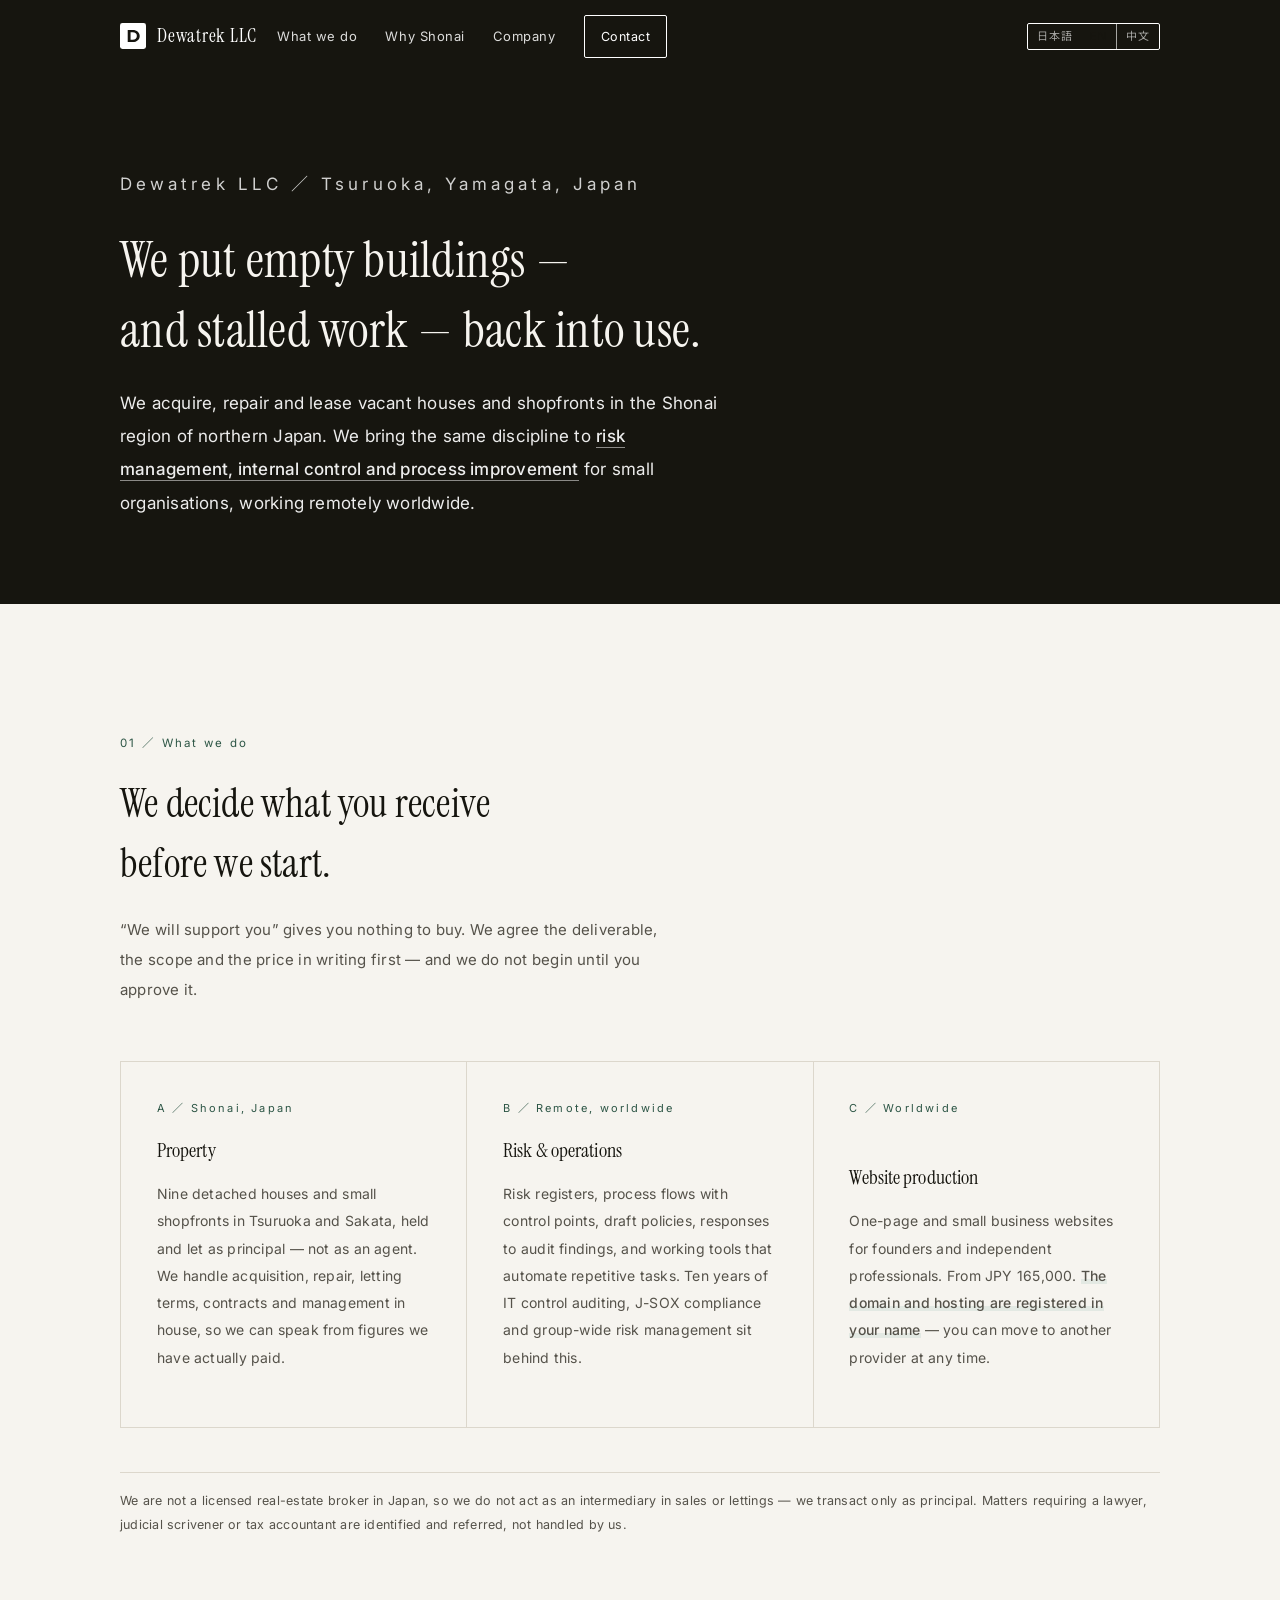
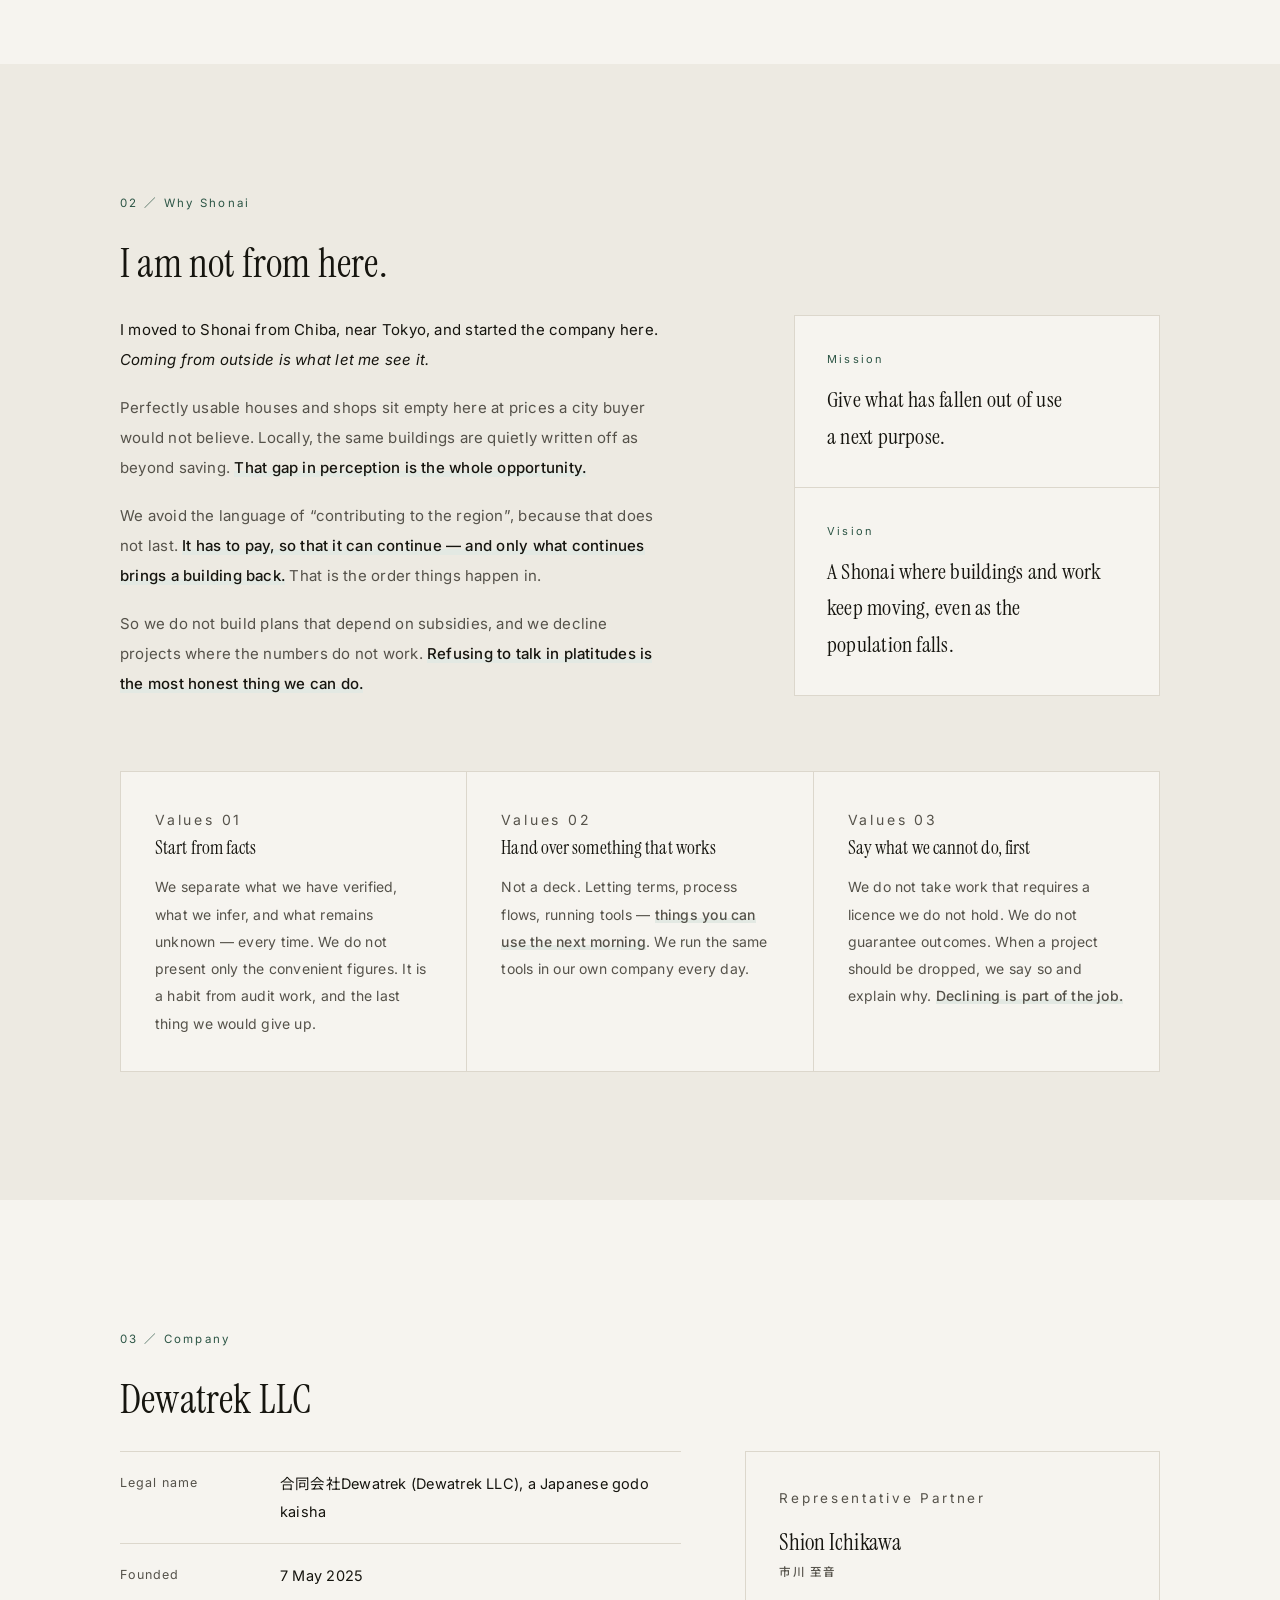
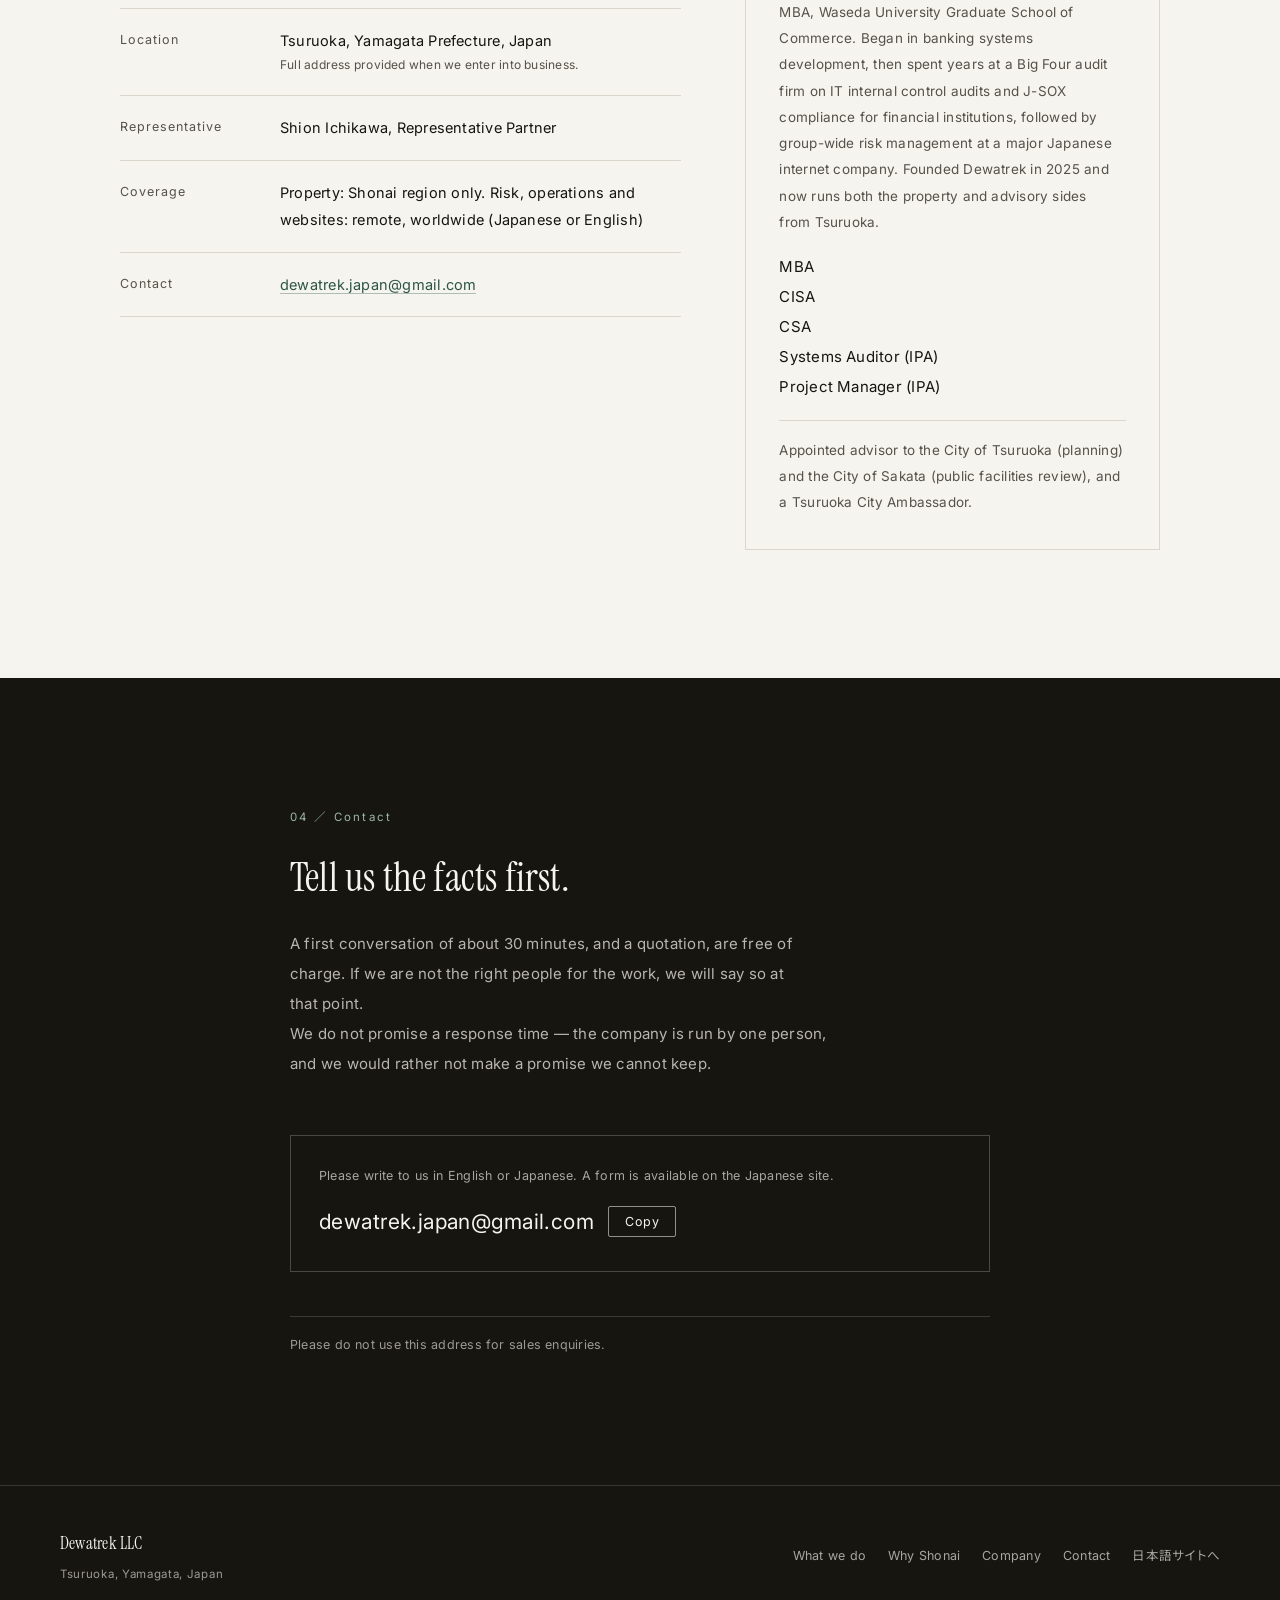
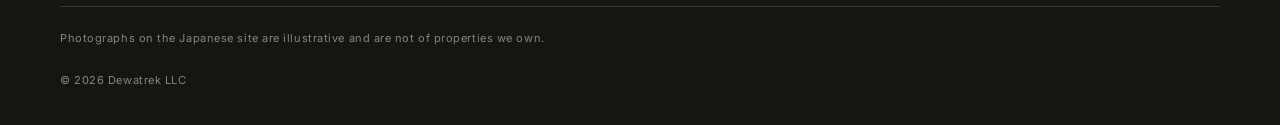
==== commit 7877e7a9: "言語切替タブと中国語版を追加 ヘッダー右上に 日本語／EN／中文 の切替を常時表示（スマホでもメニューを開かず切替可能）。 英語・中国語は1ページに集約。全ページの翻訳版は保守できないため、 会社の全" ====
--- a/en/index.html
+++ b/en/index.html
@@ -10,6 +10,7 @@
 <meta name="theme-color" content="#16150F">
 <link rel="alternate" hreflang="ja" href="../index.html">
 <link rel="alternate" hreflang="en" href="index.html">
+<link rel="alternate" hreflang="zh-Hans" href="../zh/index.html">
 <link rel="alternate" hreflang="x-default" href="../index.html">
 <meta property="og:type" content="website">
 <meta property="og:title" content="Dewatrek LLC｜Reviving vacant buildings in Shonai, Japan">
@@ -21,7 +22,7 @@
 <link rel="preconnect" href="https://fonts.googleapis.com">
 <link rel="preconnect" href="https://fonts.gstatic.com" crossorigin>
 <link href="https://fonts.googleapis.com/css2?family=Instrument+Serif&family=Inter:wght@400;500&family=Noto+Sans+JP:wght@400;500&family=Noto+Serif+JP:wght@500;600&display=swap" rel="stylesheet">
-<link rel="stylesheet" href="../assets/css/style.css?v=20260807l">
+<link rel="stylesheet" href="../assets/css/style.css?v=20260807m">
 </head>
 <body class="en">
 <a class="skip" href="#main">Skip to content</a>
@@ -33,9 +34,13 @@
       <a href="#what">What we do</a>
       <a href="#why">Why Shonai</a>
       <a href="#company">Company</a>
-      <a href="../index.html" lang="ja" hreflang="ja">日本語</a>
       <a class="cta-sm" href="#contact">Contact</a>
     </nav>
+    <div class="langs" role="group" aria-label="Language">
+      <a href="../index.html" hreflang="ja" lang="ja">日本語</a>
+      <span aria-current="page">EN</span>
+      <a href="../zh/index.html" hreflang="zh-Hans" lang="zh-Hans">中文</a>
+    </div>
     <button class="burger" id="burger" aria-expanded="false" aria-controls="nav" aria-label="Open menu"><span></span><span></span></button>
   </div>
 </header>
@@ -177,6 +182,6 @@
     <p class="ftr-c">© <span id="y">2026</span> Dewatrek LLC</p>
   </div>
 </footer>
-<script src="../assets/js/main.js?v=20260807l"></script>
+<script src="../assets/js/main.js?v=20260807m"></script>
 </body>
 </html>
--- a/assets/css/style.css
+++ b/assets/css/style.css
@@ -84,11 +84,28 @@
 .nav{display:flex;align-items:center;gap:clamp(14px,2.2vw,30px)}
 .nav a{font-size:13px;letter-spacing:.04em;opacity:.85;transition:opacity .25s}
 .nav a:hover{opacity:1}
-.nav .lang{
-  font-size:11.5px;letter-spacing:.12em;border:1px solid currentColor;border-radius:2px;
-  padding:5px 10px;opacity:.7;
-}
-.nav .lang:hover{opacity:1}
+/* 言語切替。ヘッダー右上に常時表示（スマホでもメニューを開かずに切り替えられる） */
+.langs{
+  display:flex;align-items:stretch;border:1px solid currentColor;border-radius:2px;
+  overflow:hidden;flex:0 0 auto;margin-left:auto;
+}
+.langs > *{
+  font-family:var(--sans);font-size:11px;letter-spacing:.08em;line-height:1;
+  padding:7px 9px;white-space:nowrap;transition:background .25s var(--ease), color .25s var(--ease);
+}
+.langs a{opacity:.62}
+.langs a:hover{opacity:1;background:rgba(128,128,128,.18)}
+.langs [aria-current]{background:currentColor;opacity:1}
+.langs [aria-current]::selection{background:none}
+/* 現在の言語は反転表示。文字色は背景と入れ替える */
+.hdr .langs [aria-current]{color:transparent}
+.hdr .langs [aria-current]{
+  background:currentColor;
+  -webkit-text-fill-color:var(--ink);
+}
+.hdr.stuck .langs [aria-current]{-webkit-text-fill-color:var(--paper)}
+.langs a + a, .langs span + a{border-left:1px solid currentColor}
+@media (max-width:900px){ .langs{margin-left:0;margin-right:6px} }
 .nav .cta-sm{
   border:1px solid currentColor;border-radius:2px;padding:8px 16px;opacity:1;font-size:12.5px;
   transition:background .3s var(--ease), color .3s var(--ease);
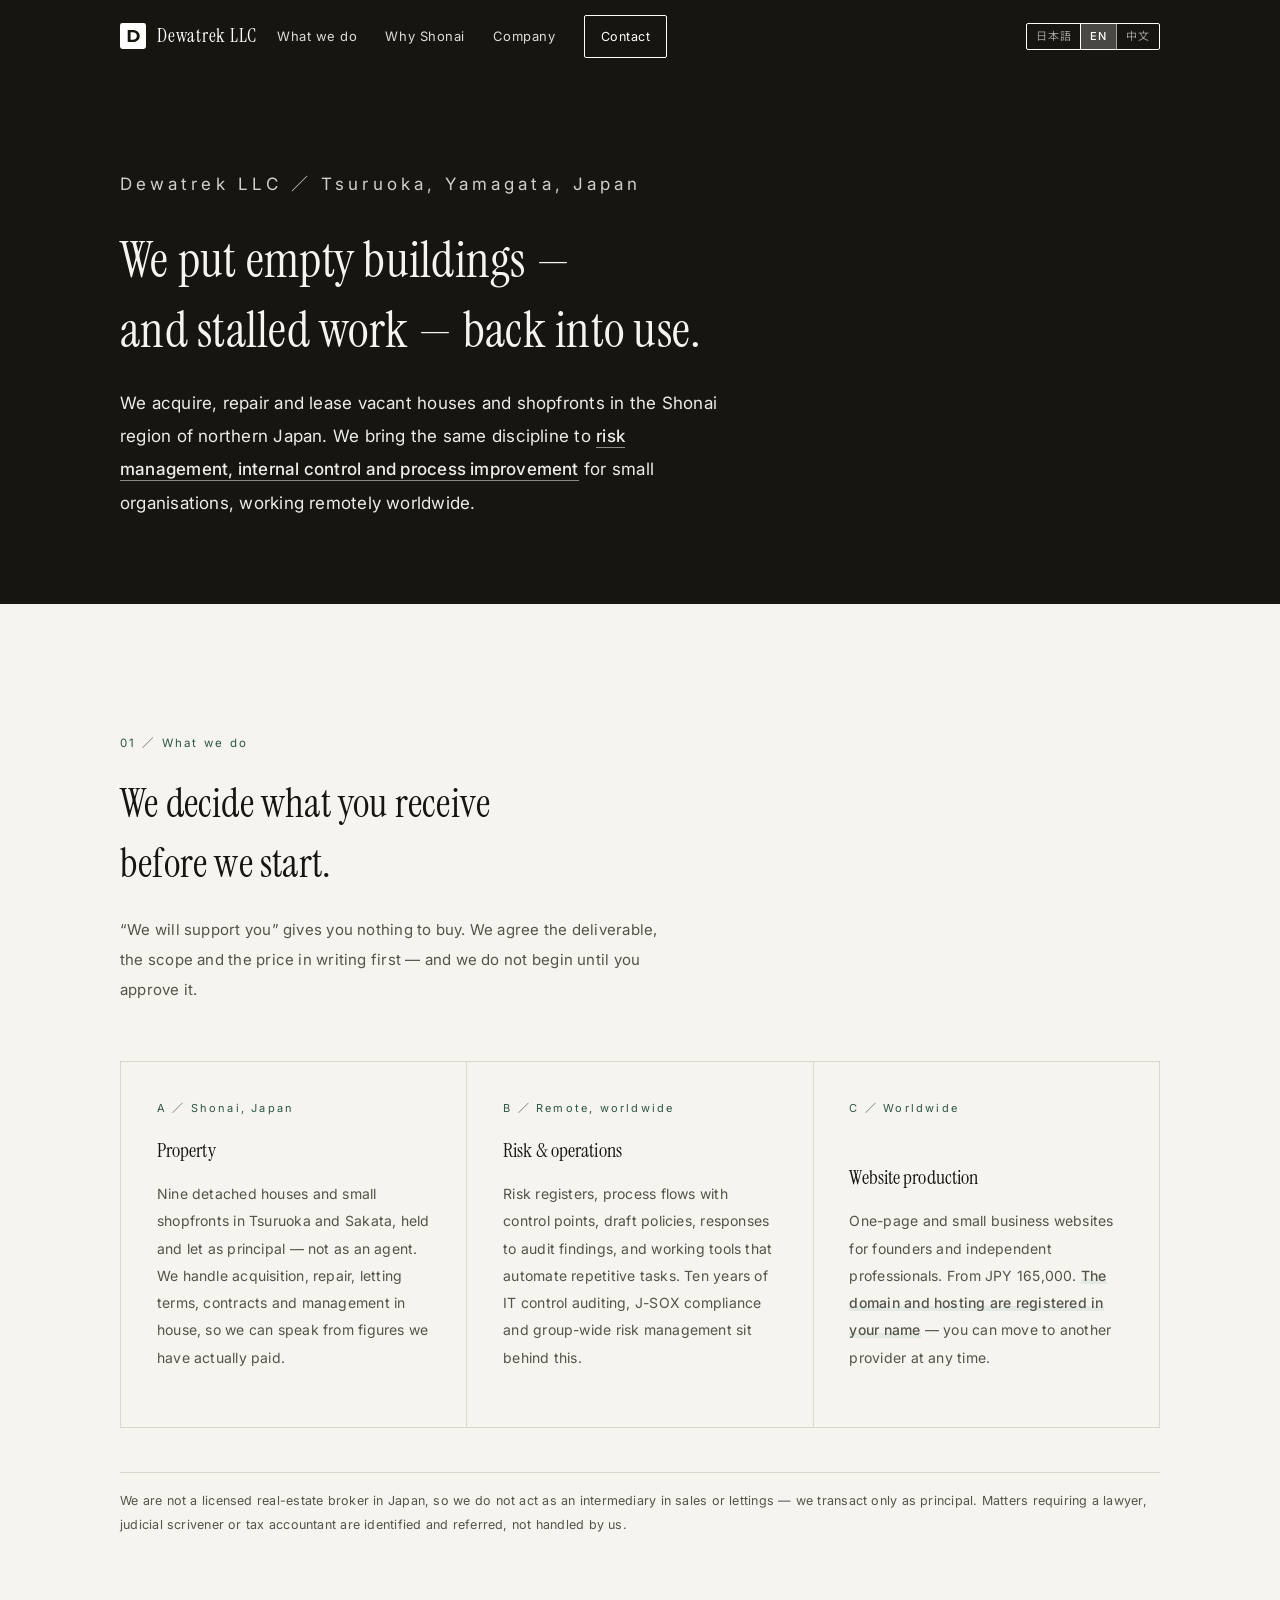
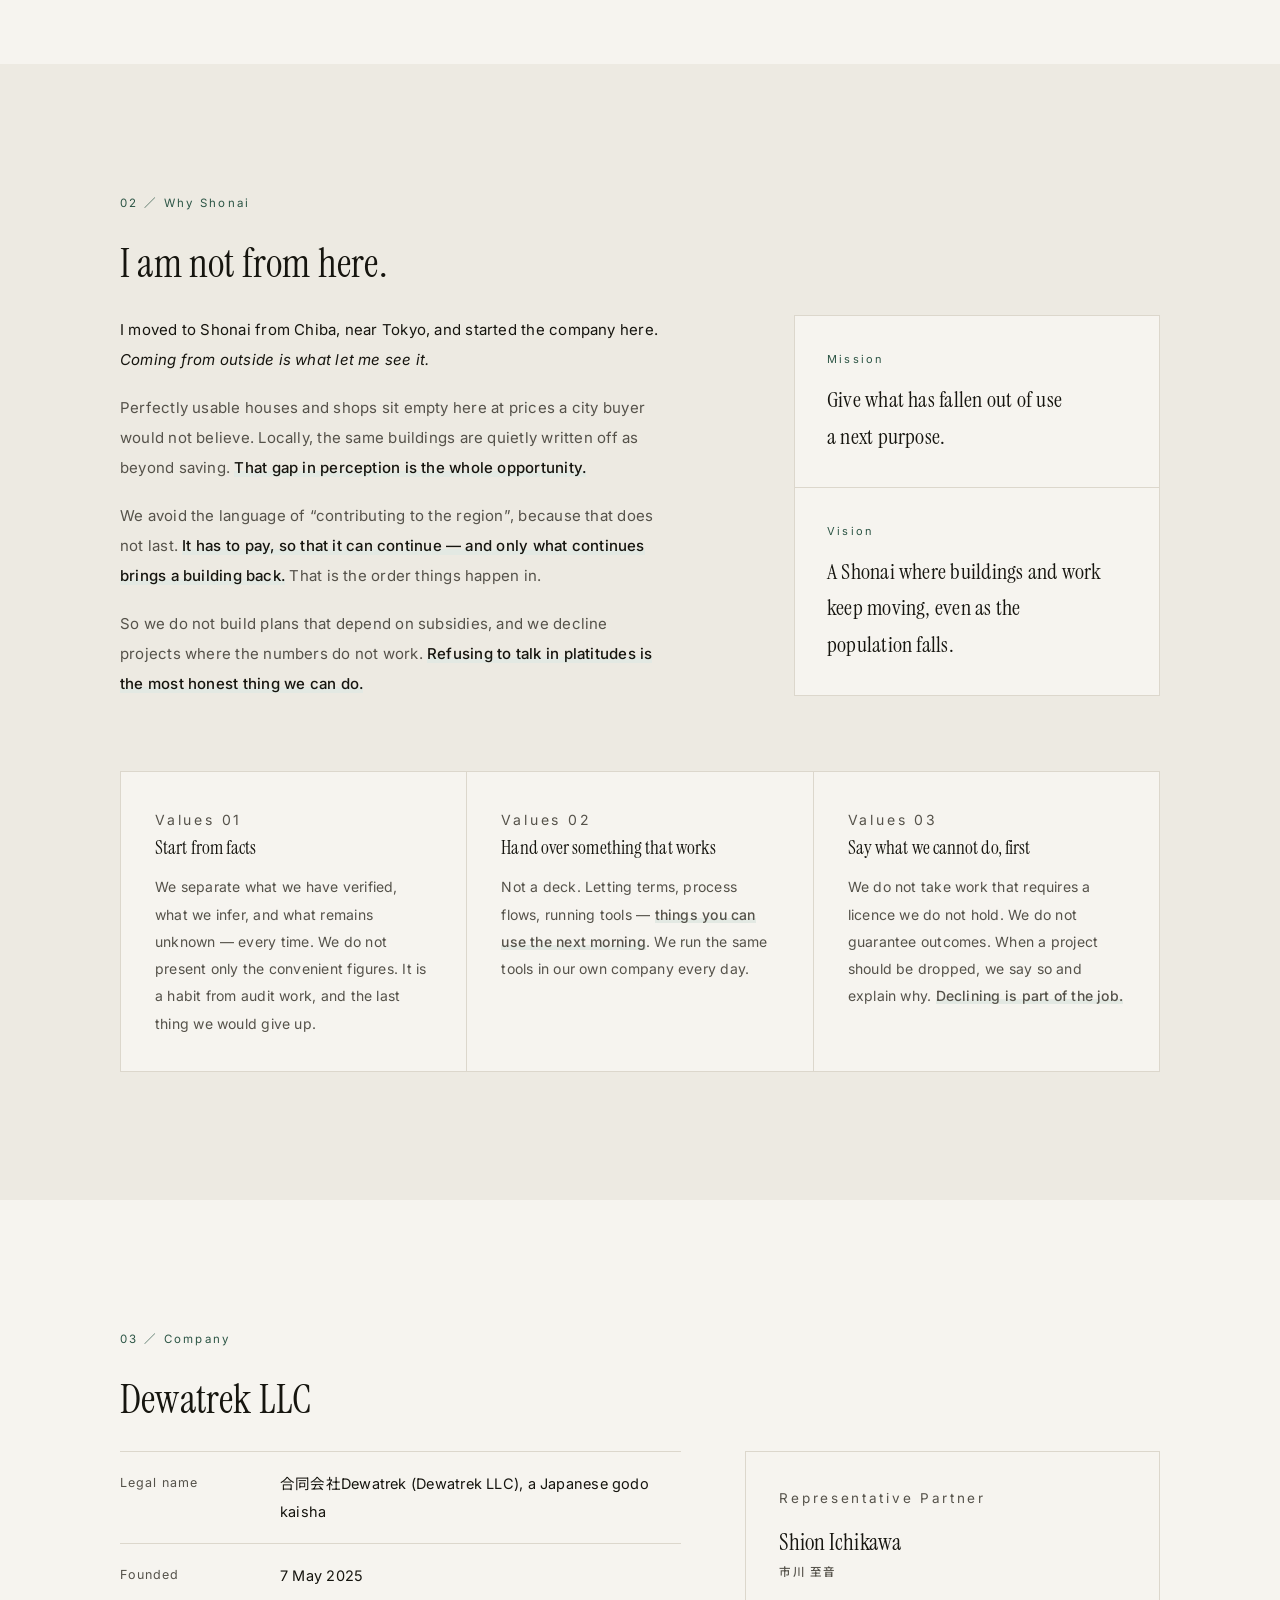
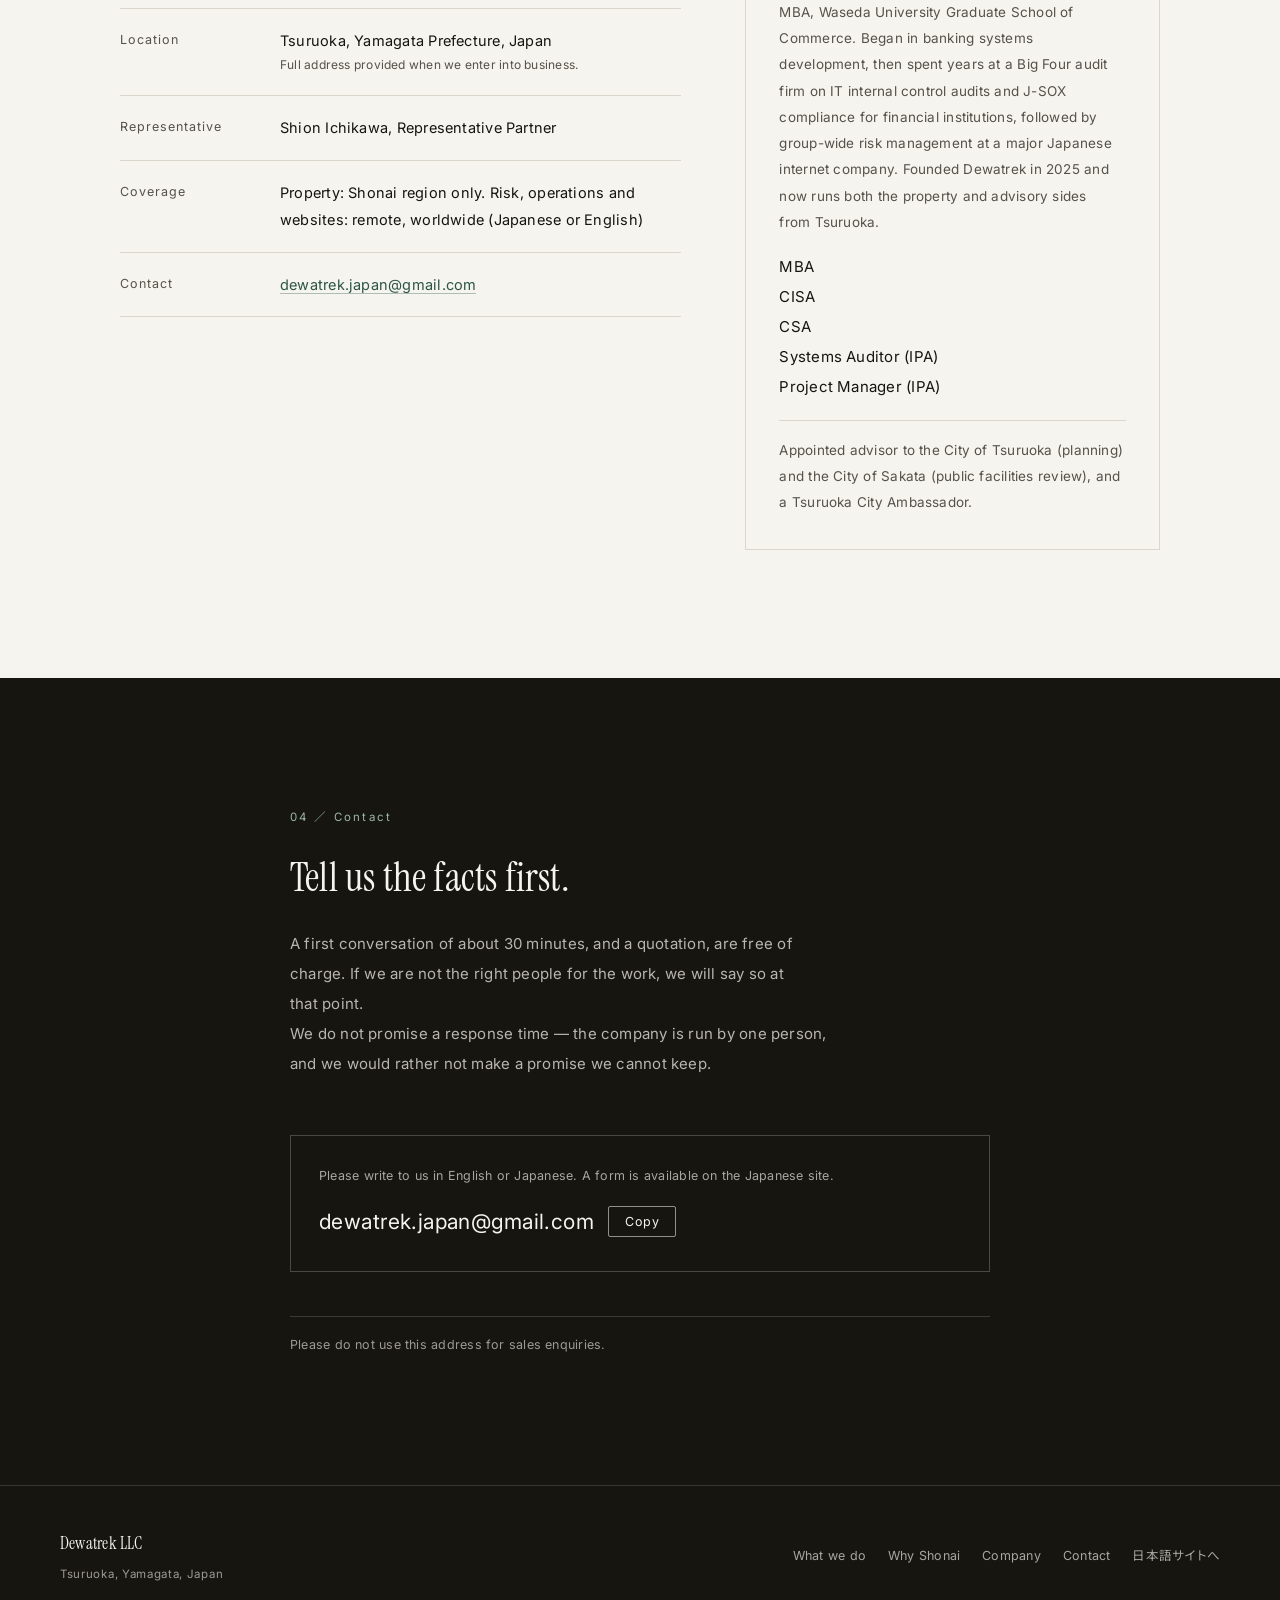
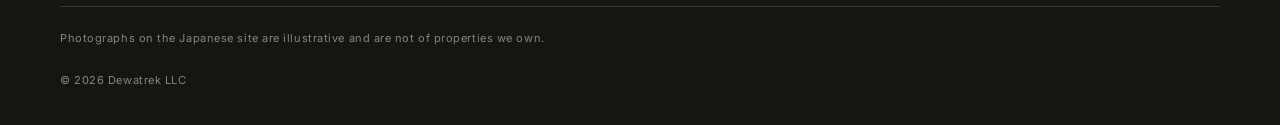
==== commit 8b4d9d51: "言語切替タブで現在の言語が見えなくなる不具合を修正 色反転(currentColor + text-fill-color)はヘッダーの背景切替と噛み合わず、 中文ページで「中文」が消えていた。薄い塗り" ====
--- a/en/index.html
+++ b/en/index.html
@@ -22,7 +22,7 @@
 <link rel="preconnect" href="https://fonts.googleapis.com">
 <link rel="preconnect" href="https://fonts.gstatic.com" crossorigin>
 <link href="https://fonts.googleapis.com/css2?family=Instrument+Serif&family=Inter:wght@400;500&family=Noto+Sans+JP:wght@400;500&family=Noto+Serif+JP:wght@500;600&display=swap" rel="stylesheet">
-<link rel="stylesheet" href="../assets/css/style.css?v=20260807m">
+<link rel="stylesheet" href="../assets/css/style.css?v=20260807o">
 </head>
 <body class="en">
 <a class="skip" href="#main">Skip to content</a>
@@ -182,6 +182,6 @@
     <p class="ftr-c">© <span id="y">2026</span> Dewatrek LLC</p>
   </div>
 </footer>
-<script src="../assets/js/main.js?v=20260807m"></script>
+<script src="../assets/js/main.js?v=20260807o"></script>
 </body>
 </html>
--- a/assets/css/style.css
+++ b/assets/css/style.css
@@ -93,19 +93,17 @@
   font-family:var(--sans);font-size:11px;letter-spacing:.08em;line-height:1;
   padding:7px 9px;white-space:nowrap;transition:background .25s var(--ease), color .25s var(--ease);
 }
-.langs a{opacity:.62}
-.langs a:hover{opacity:1;background:rgba(128,128,128,.18)}
-.langs [aria-current]{background:currentColor;opacity:1}
-.langs [aria-current]::selection{background:none}
-/* 現在の言語は反転表示。文字色は背景と入れ替える */
-.hdr .langs [aria-current]{color:transparent}
-.hdr .langs [aria-current]{
-  background:currentColor;
-  -webkit-text-fill-color:var(--ink);
-}
-.hdr.stuck .langs [aria-current]{-webkit-text-fill-color:var(--paper)}
-.langs a + a, .langs span + a{border-left:1px solid currentColor}
-@media (max-width:900px){ .langs{margin-left:0;margin-right:6px} }
+.langs a{opacity:.6}
+.langs a:hover{opacity:1;background:color-mix(in srgb, currentColor 18%, transparent)}
+/* 現在の言語。色を反転させると背景色の切り替えで消えることがあるため、
+   薄い塗りと太字だけで示す（明るい背景でも暗い背景でも確実に読める） */
+.langs [aria-current]{
+  opacity:1;font-weight:500;
+  background:color-mix(in srgb, currentColor 22%, transparent);
+}
+.langs > * + *{border-left:1px solid currentColor}
+@media (max-width:900px){ .langs{margin-right:4px} }
+@media (max-width:400px){ .langs > *{padding:6px 7px;font-size:10.5px} }
 .nav .cta-sm{
   border:1px solid currentColor;border-radius:2px;padding:8px 16px;opacity:1;font-size:12.5px;
   transition:background .3s var(--ease), color .3s var(--ease);
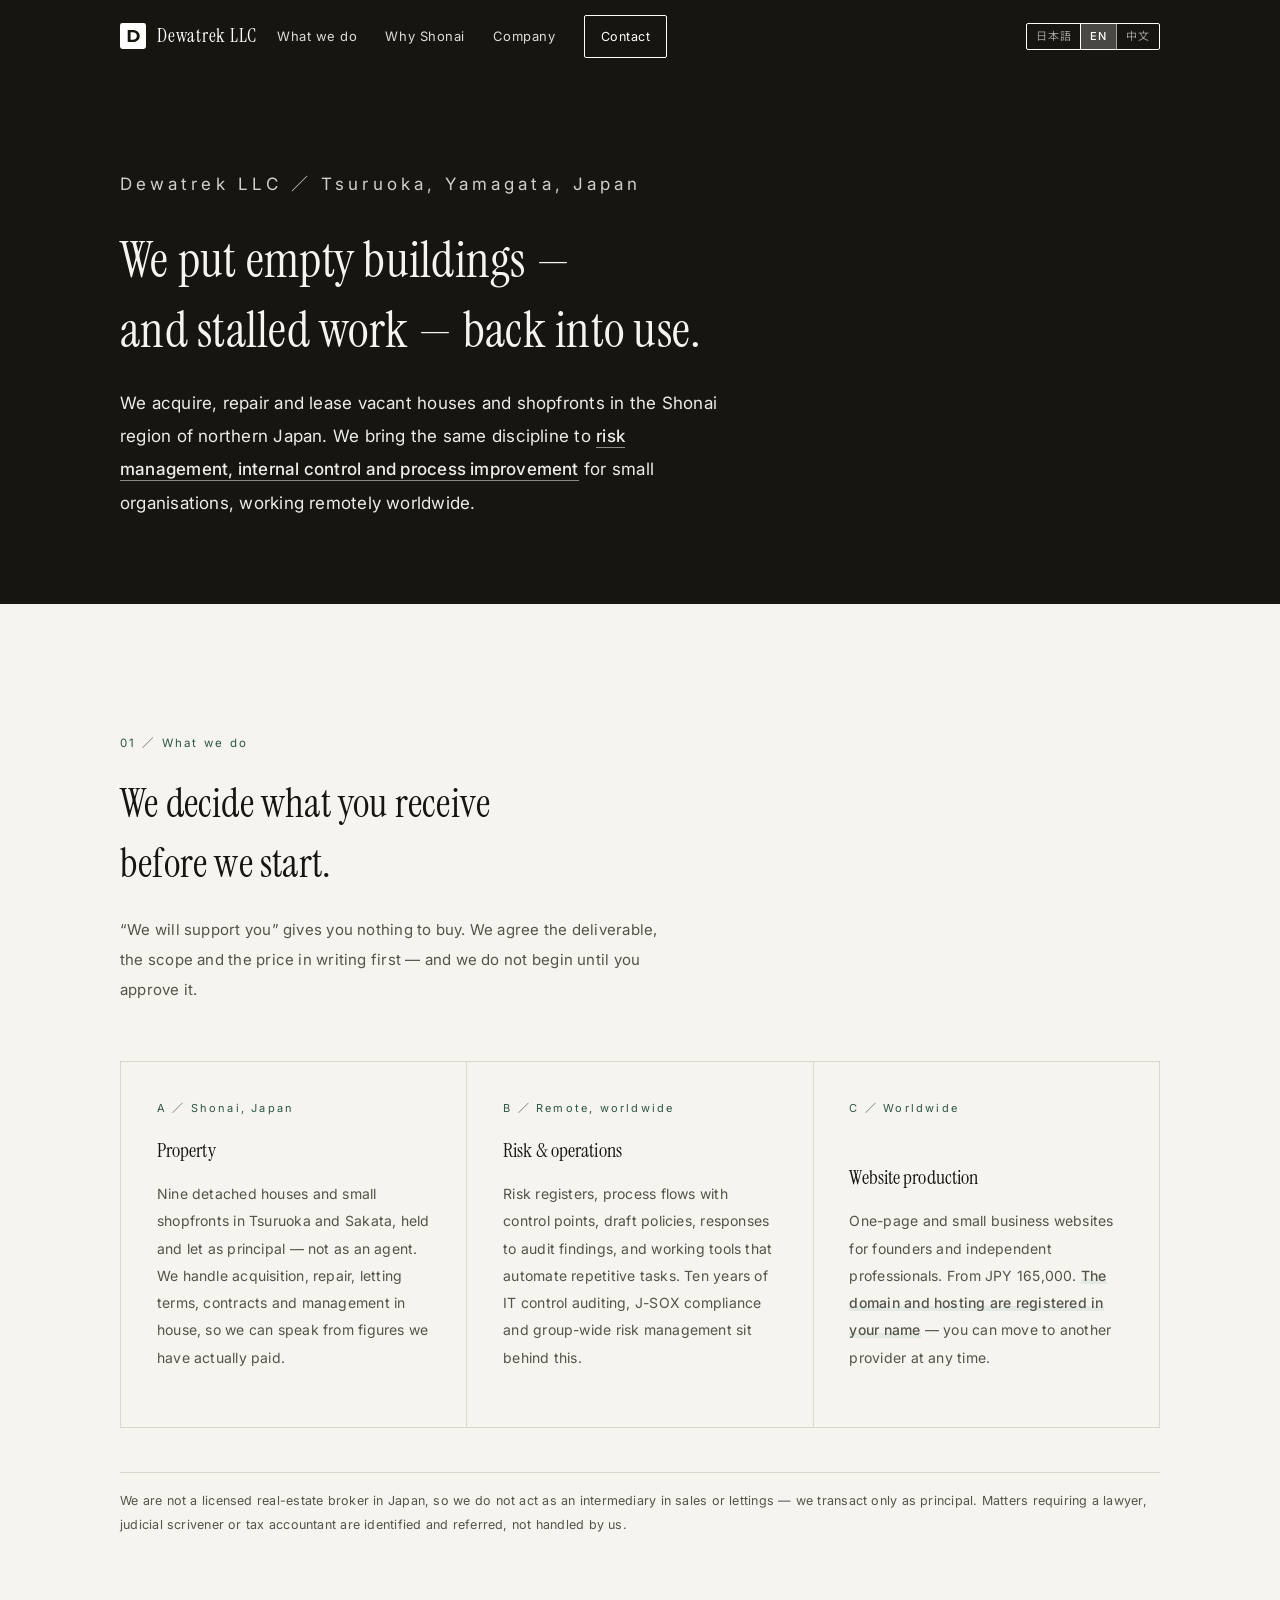
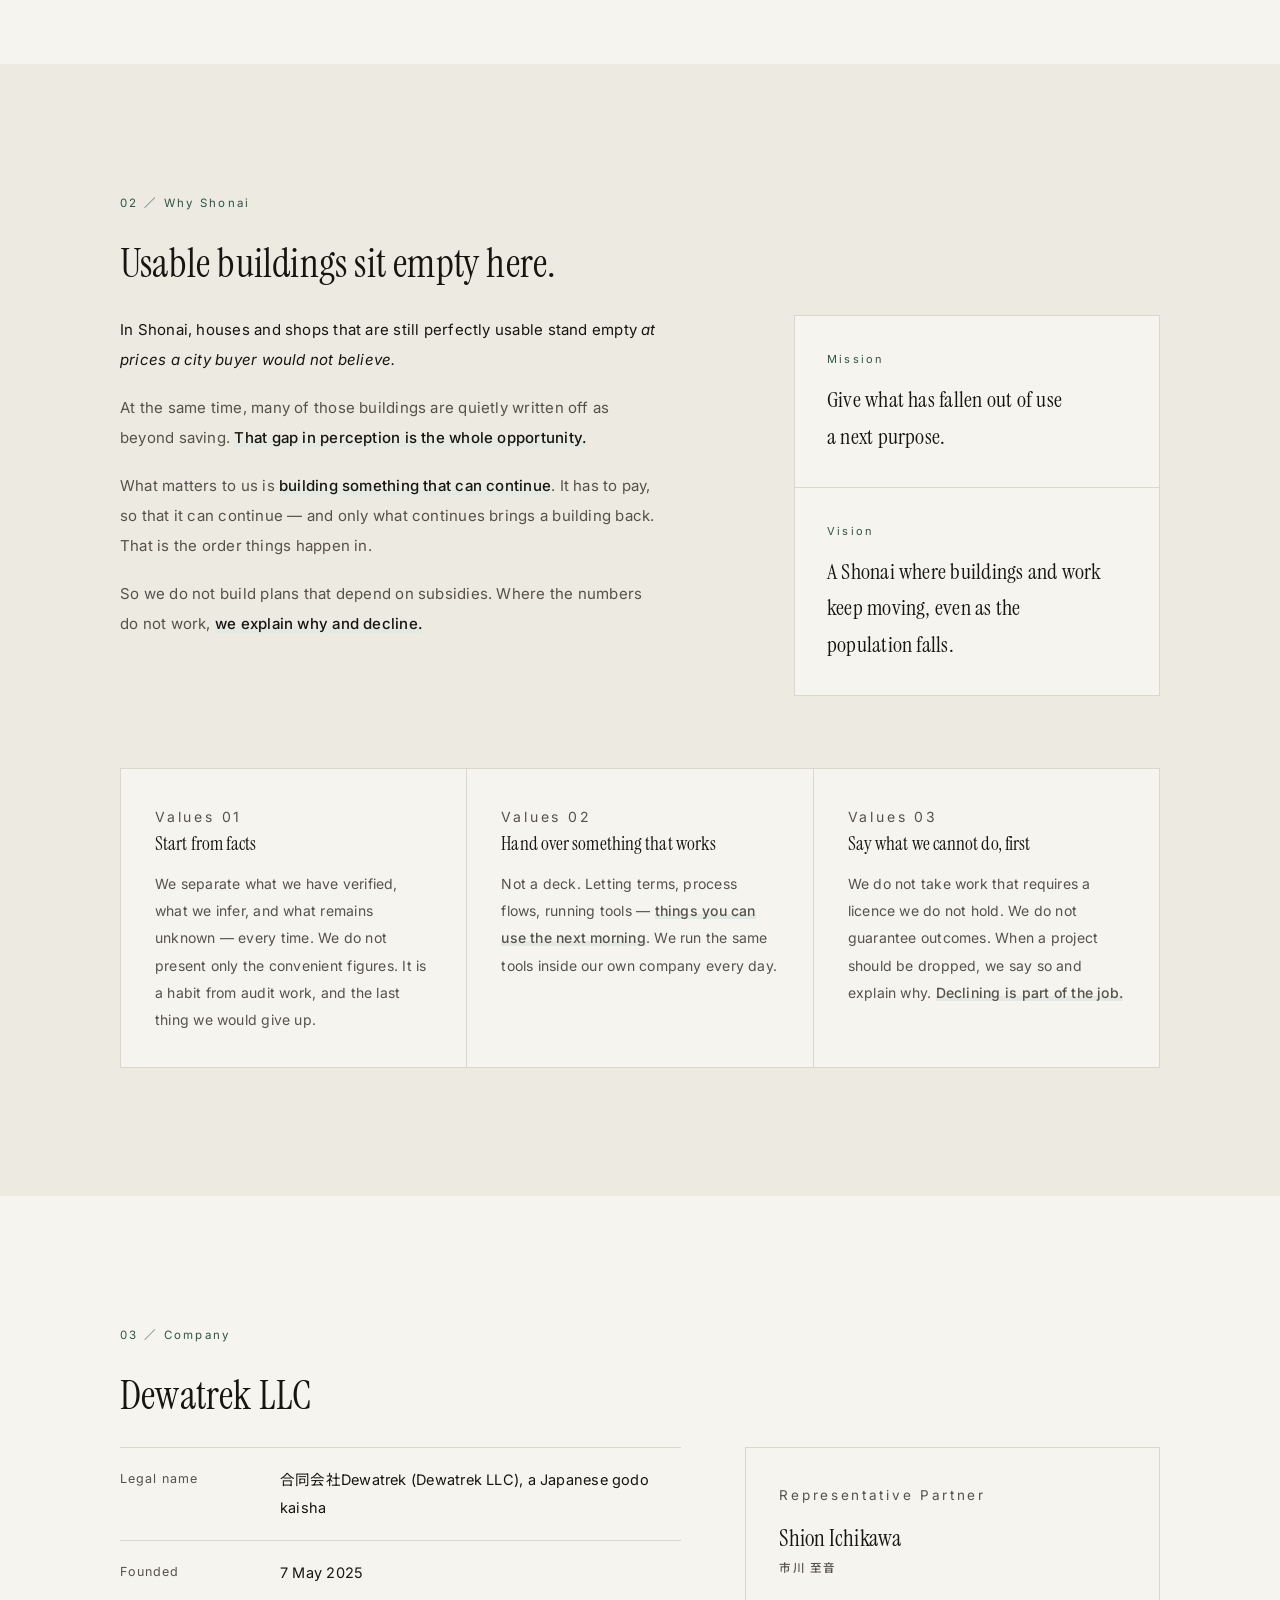
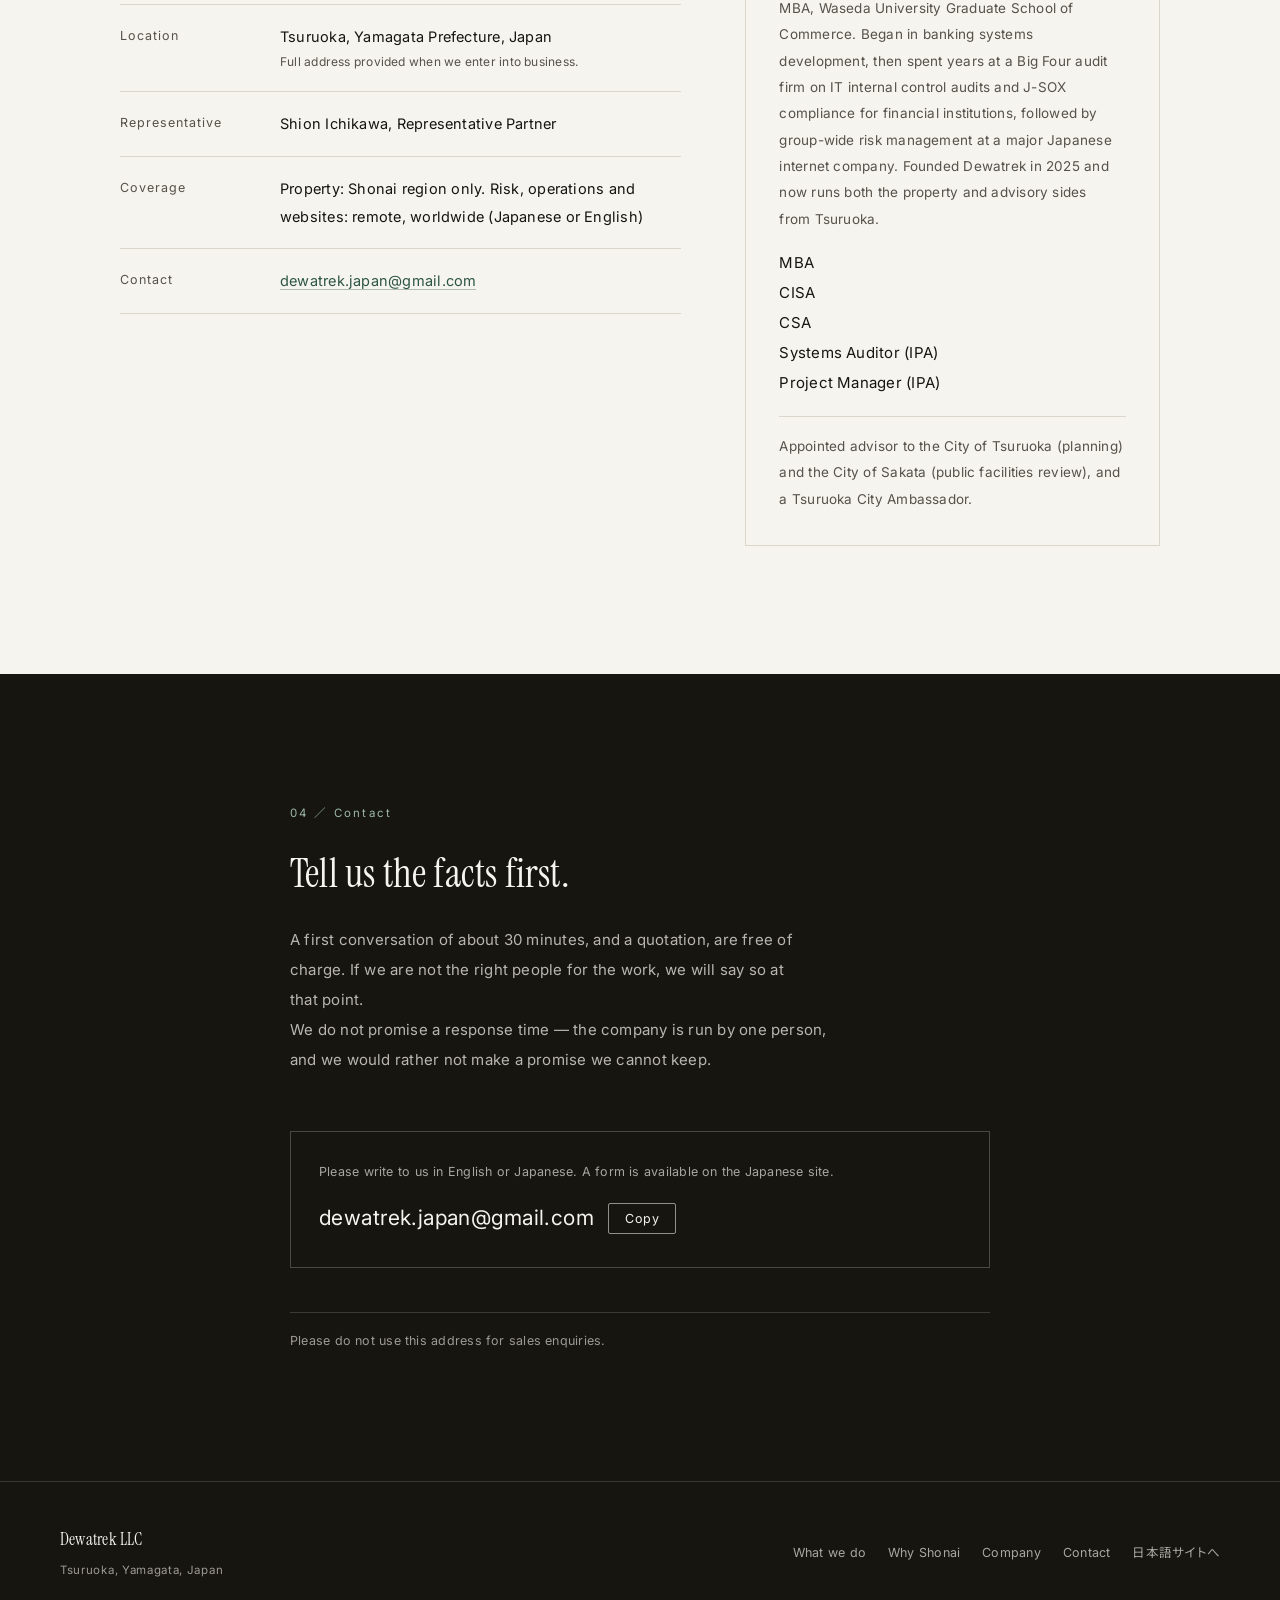
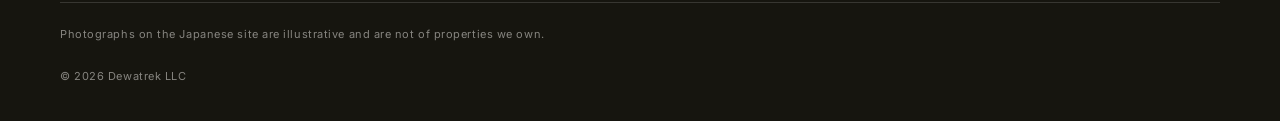
==== commit da0ab7ca: "思想セクションを本人の指示どおり修正（日英中） ・「私は、庄内の出身ではありません」を削除 ・「私は『地域のために』という言い方をしません」を削除 ・一人称を「当社」に統一（サイト全体）  Co-Au" ====
--- a/en/index.html
+++ b/en/index.html
@@ -22,7 +22,7 @@
 <link rel="preconnect" href="https://fonts.googleapis.com">
 <link rel="preconnect" href="https://fonts.gstatic.com" crossorigin>
 <link href="https://fonts.googleapis.com/css2?family=Instrument+Serif&family=Inter:wght@400;500&family=Noto+Sans+JP:wght@400;500&family=Noto+Serif+JP:wght@500;600&display=swap" rel="stylesheet">
-<link rel="stylesheet" href="../assets/css/style.css?v=20260807o">
+<link rel="stylesheet" href="../assets/css/style.css?v=20260807q">
 </head>
 <body class="en">
 <a class="skip" href="#main">Skip to content</a>
@@ -85,14 +85,14 @@
   <section class="sec sec-alt" id="why">
     <div class="shell">
       <p class="secnum fade">02 ／ Why Shonai</p>
-      <h2 class="sech fade">I am not from here.</h2>
+      <h2 class="sech fade">Usable buildings sit empty here.</h2>
 
       <div class="creed">
         <div class="creed-body fade">
-          <p class="lead-xl">I moved to Shonai from Chiba, near Tokyo, and started the company here. <em>Coming from outside is what let me see it.</em></p>
-          <p>Perfectly usable houses and shops sit empty here at prices a city buyer would not believe. Locally, the same buildings are quietly written off as beyond saving. <strong>That gap in perception is the whole opportunity.</strong></p>
-          <p>We avoid the language of “contributing to the region”, because that does not last. <strong>It has to pay, so that it can continue — and only what continues brings a building back.</strong> That is the order things happen in.</p>
-          <p>So we do not build plans that depend on subsidies, and we decline projects where the numbers do not work. <strong>Refusing to talk in platitudes is the most honest thing we can do.</strong></p>
+          <p class="lead-xl">In Shonai, houses and shops that are still perfectly usable stand empty <em>at prices a city buyer would not believe.</em></p>
+          <p>At the same time, many of those buildings are quietly written off as beyond saving. <strong>That gap in perception is the whole opportunity.</strong></p>
+          <p>What matters to us is <strong>building something that can continue</strong>. It has to pay, so that it can continue — and only what continues brings a building back. That is the order things happen in.</p>
+          <p>So we do not build plans that depend on subsidies. Where the numbers do not work, <strong>we explain why and decline.</strong></p>
         </div>
         <div class="creed-mv">
           <div class="mv fade">
@@ -115,7 +115,7 @@
         <li class="fade d1">
           <p class="v-n">Values 02</p>
           <h3>Hand over something that works</h3>
-          <p>Not a deck. Letting terms, process flows, running tools — <strong>things you can use the next morning</strong>. We run the same tools in our own company every day.</p>
+          <p>Not a deck. Letting terms, process flows, running tools — <strong>things you can use the next morning</strong>. We run the same tools inside our own company every day.</p>
         </li>
         <li class="fade d2">
           <p class="v-n">Values 03</p>
@@ -182,6 +182,6 @@
     <p class="ftr-c">© <span id="y">2026</span> Dewatrek LLC</p>
   </div>
 </footer>
-<script src="../assets/js/main.js?v=20260807o"></script>
+<script src="../assets/js/main.js?v=20260807q"></script>
 </body>
 </html>
